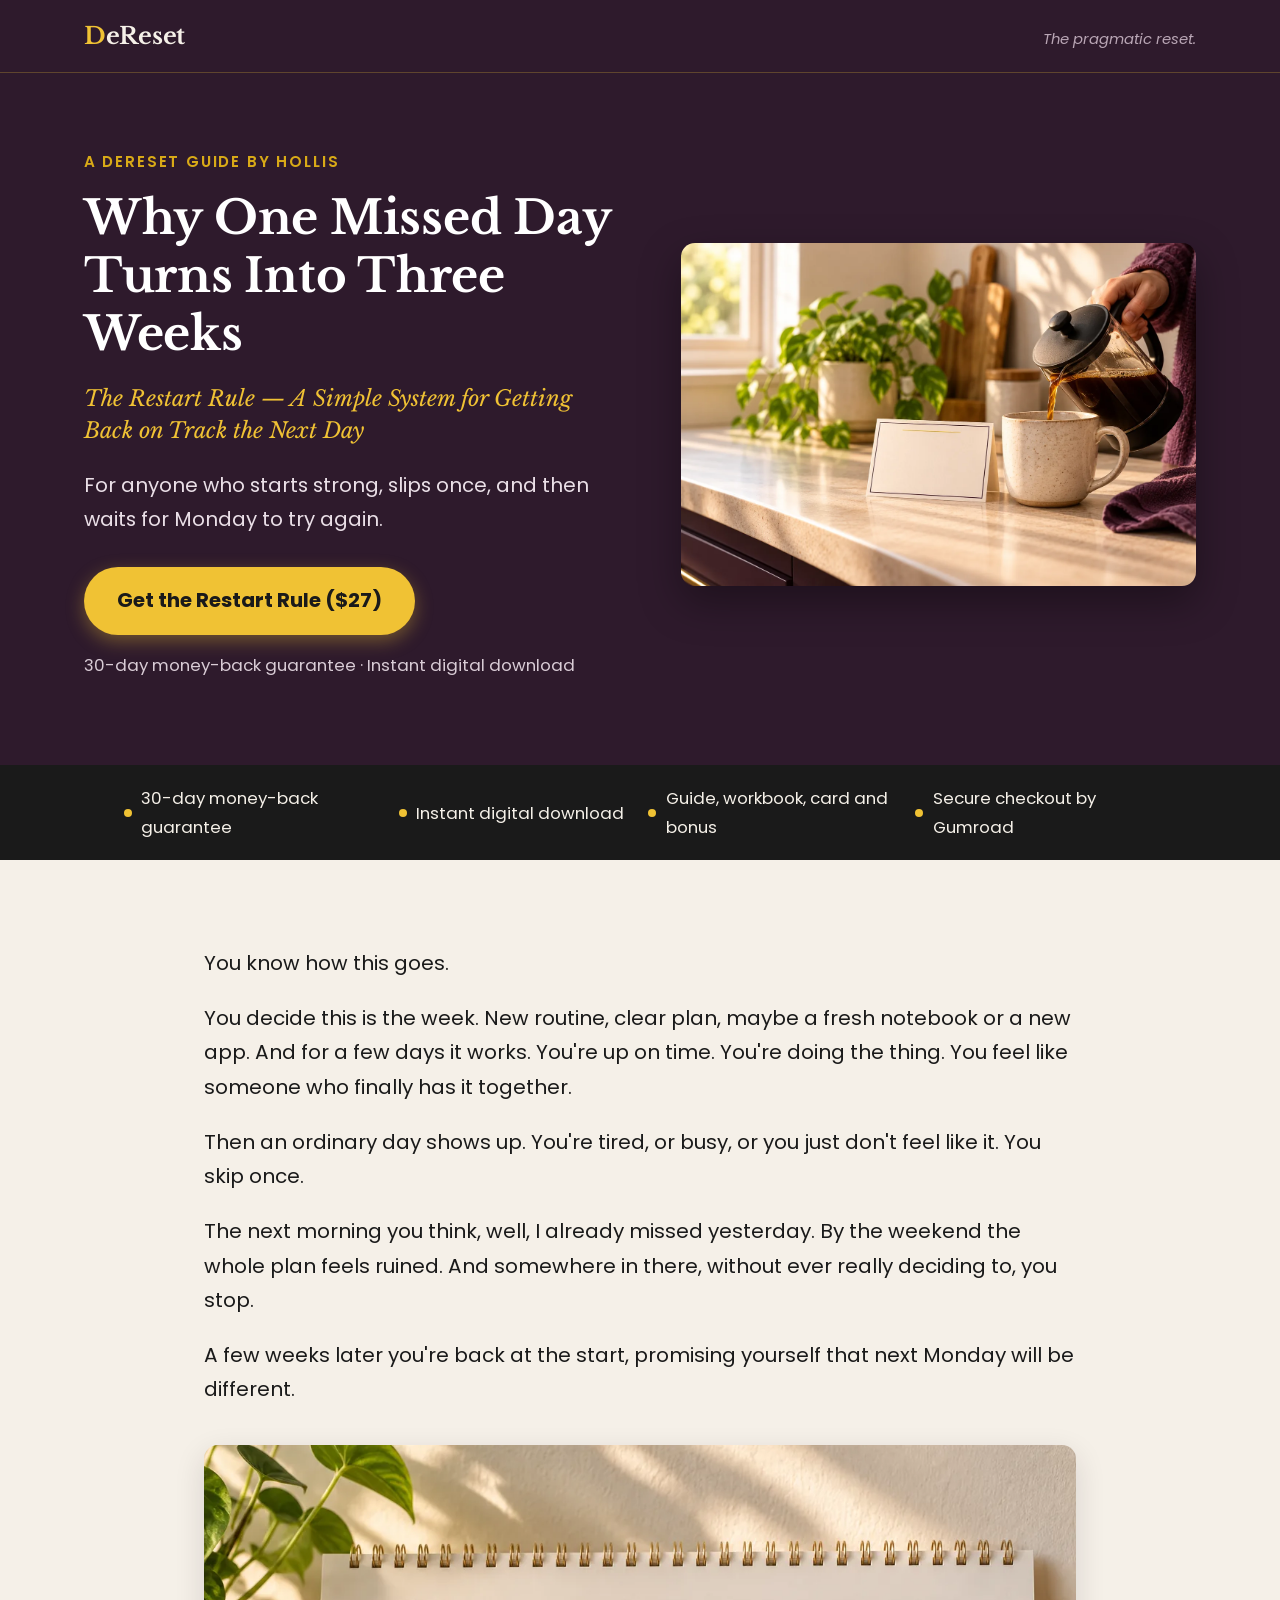
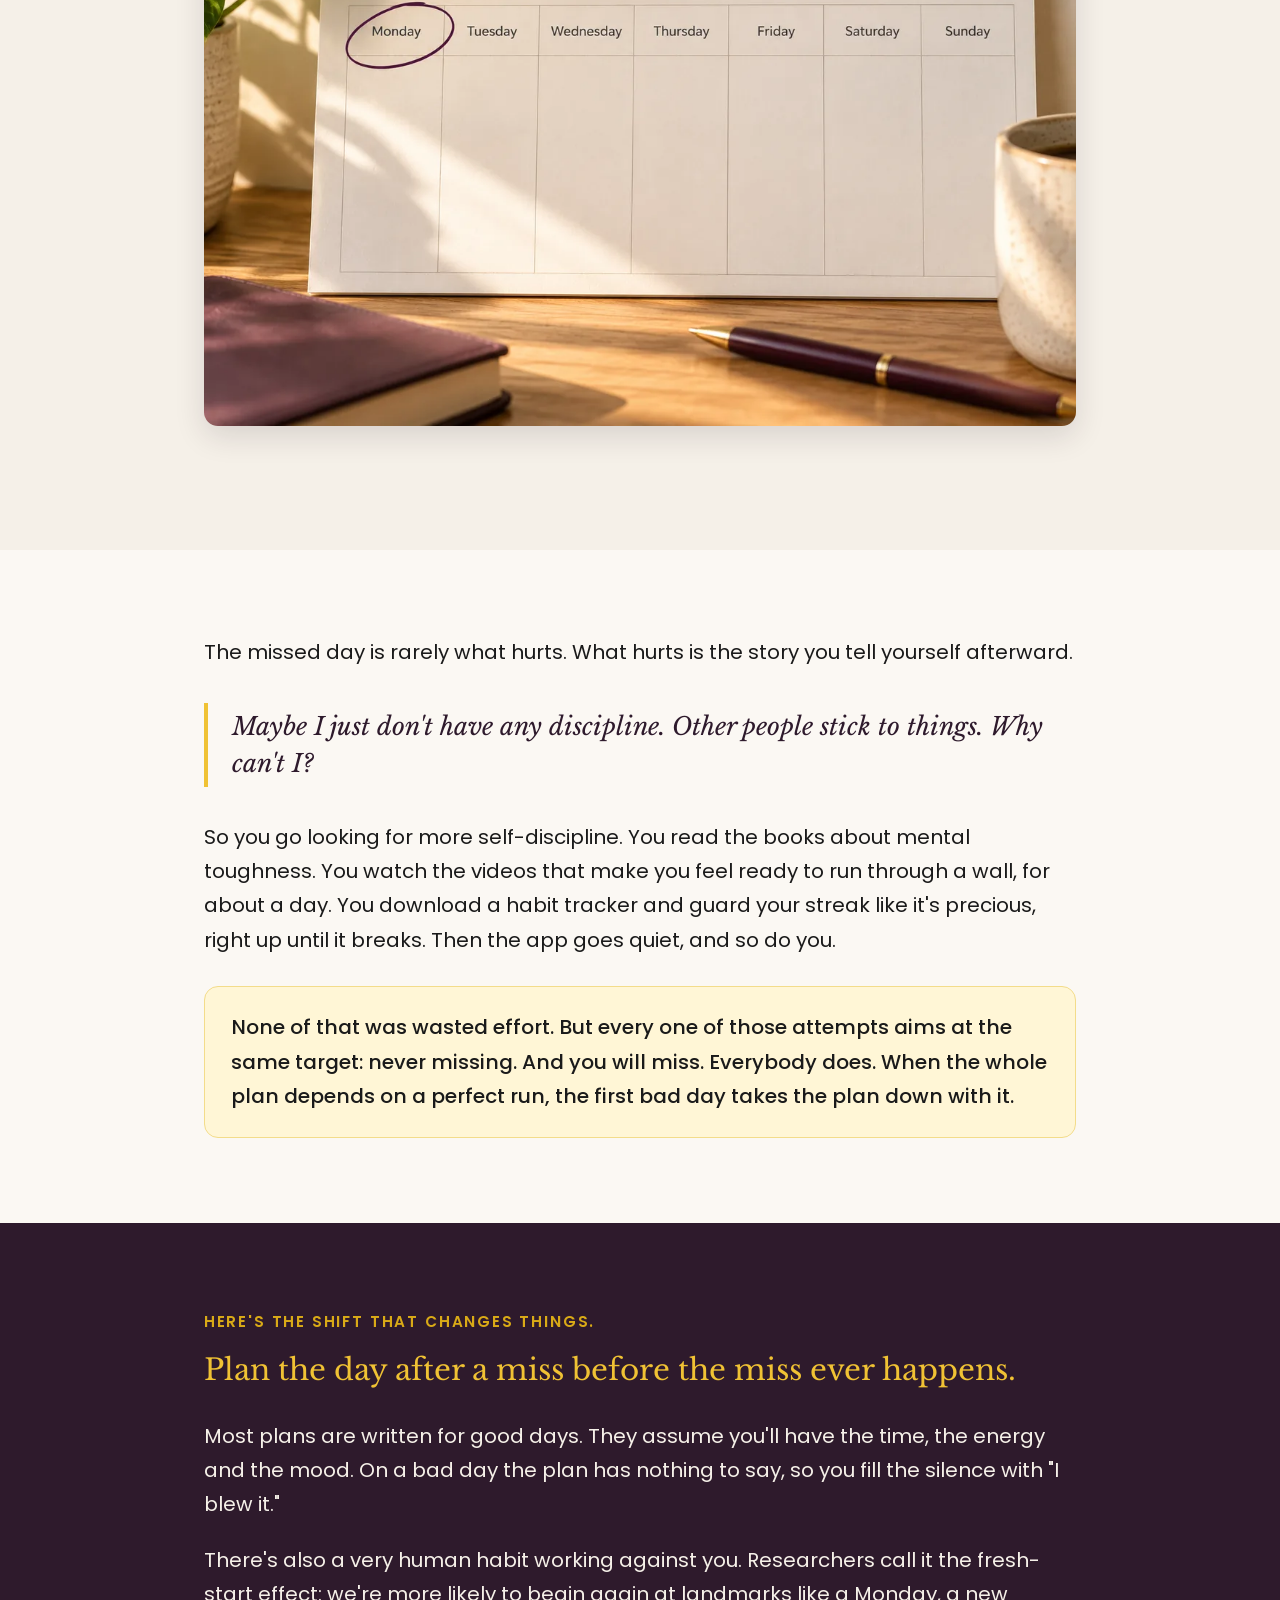
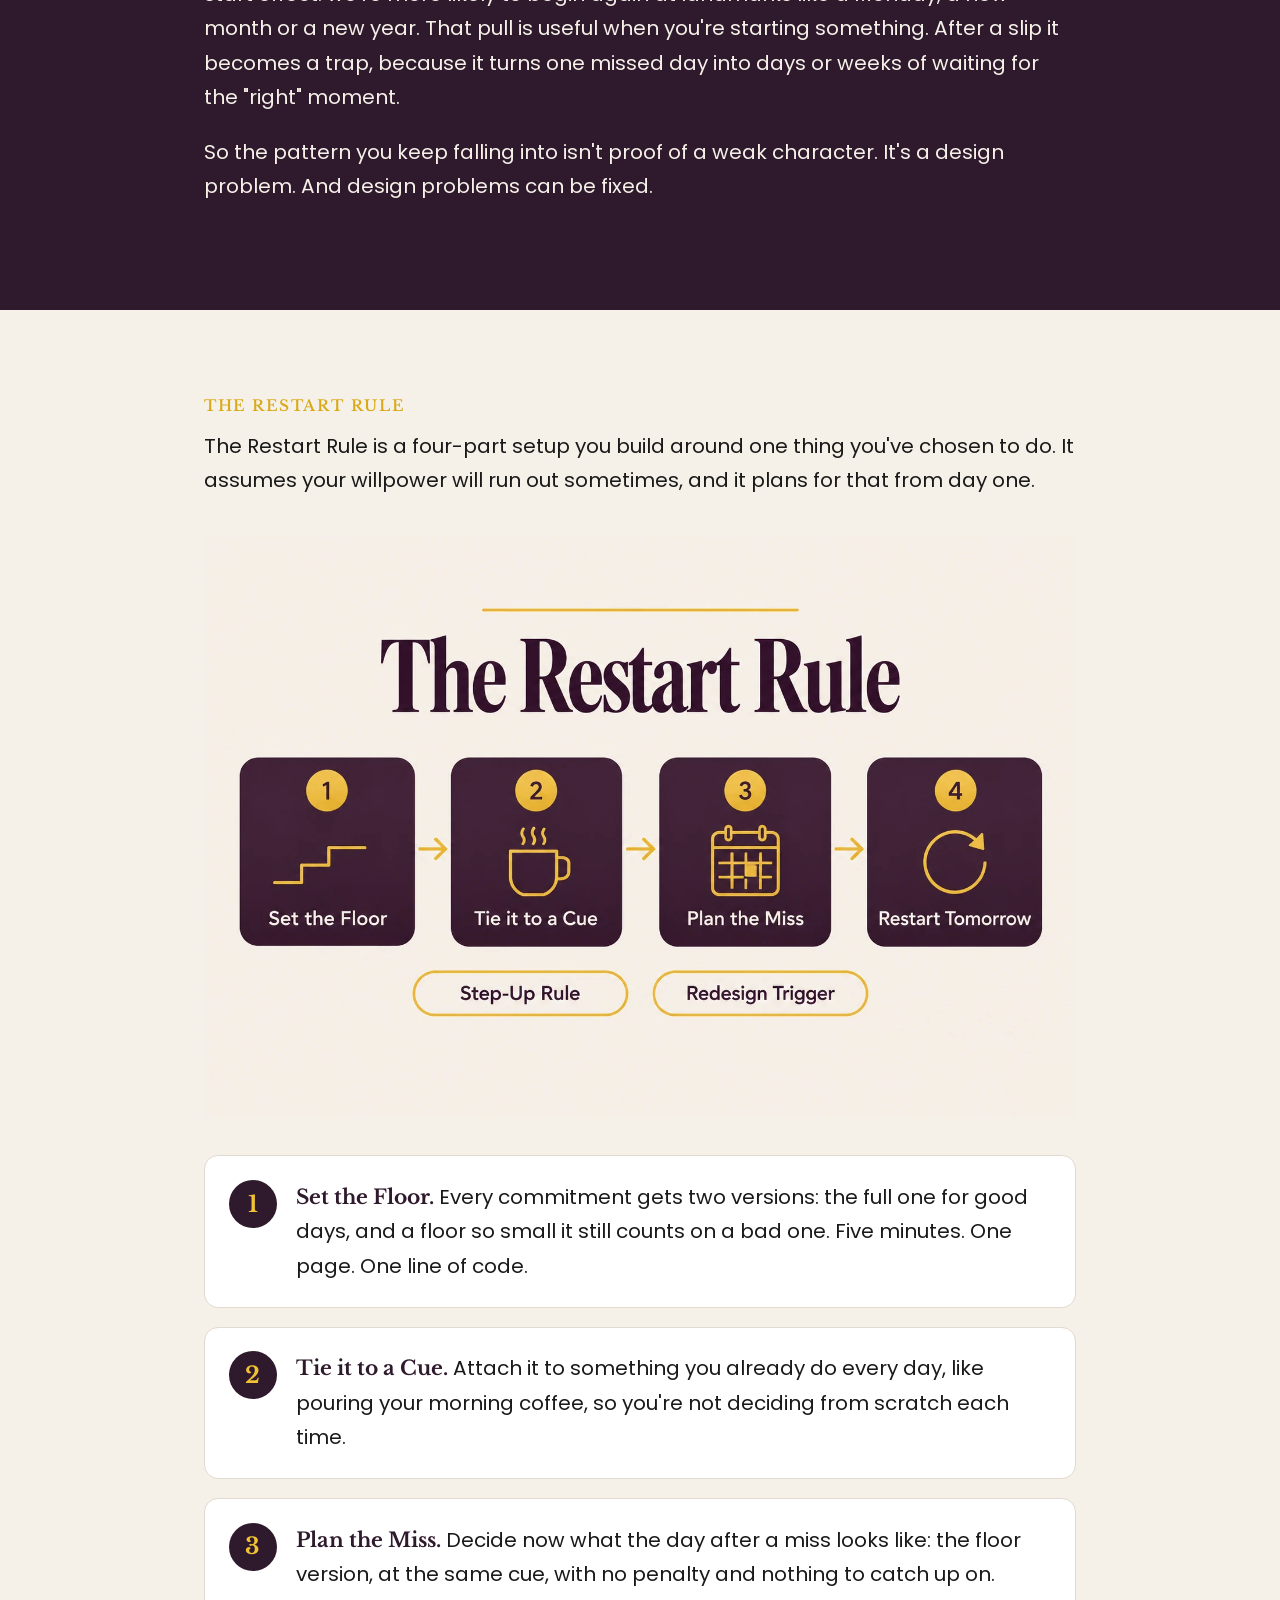
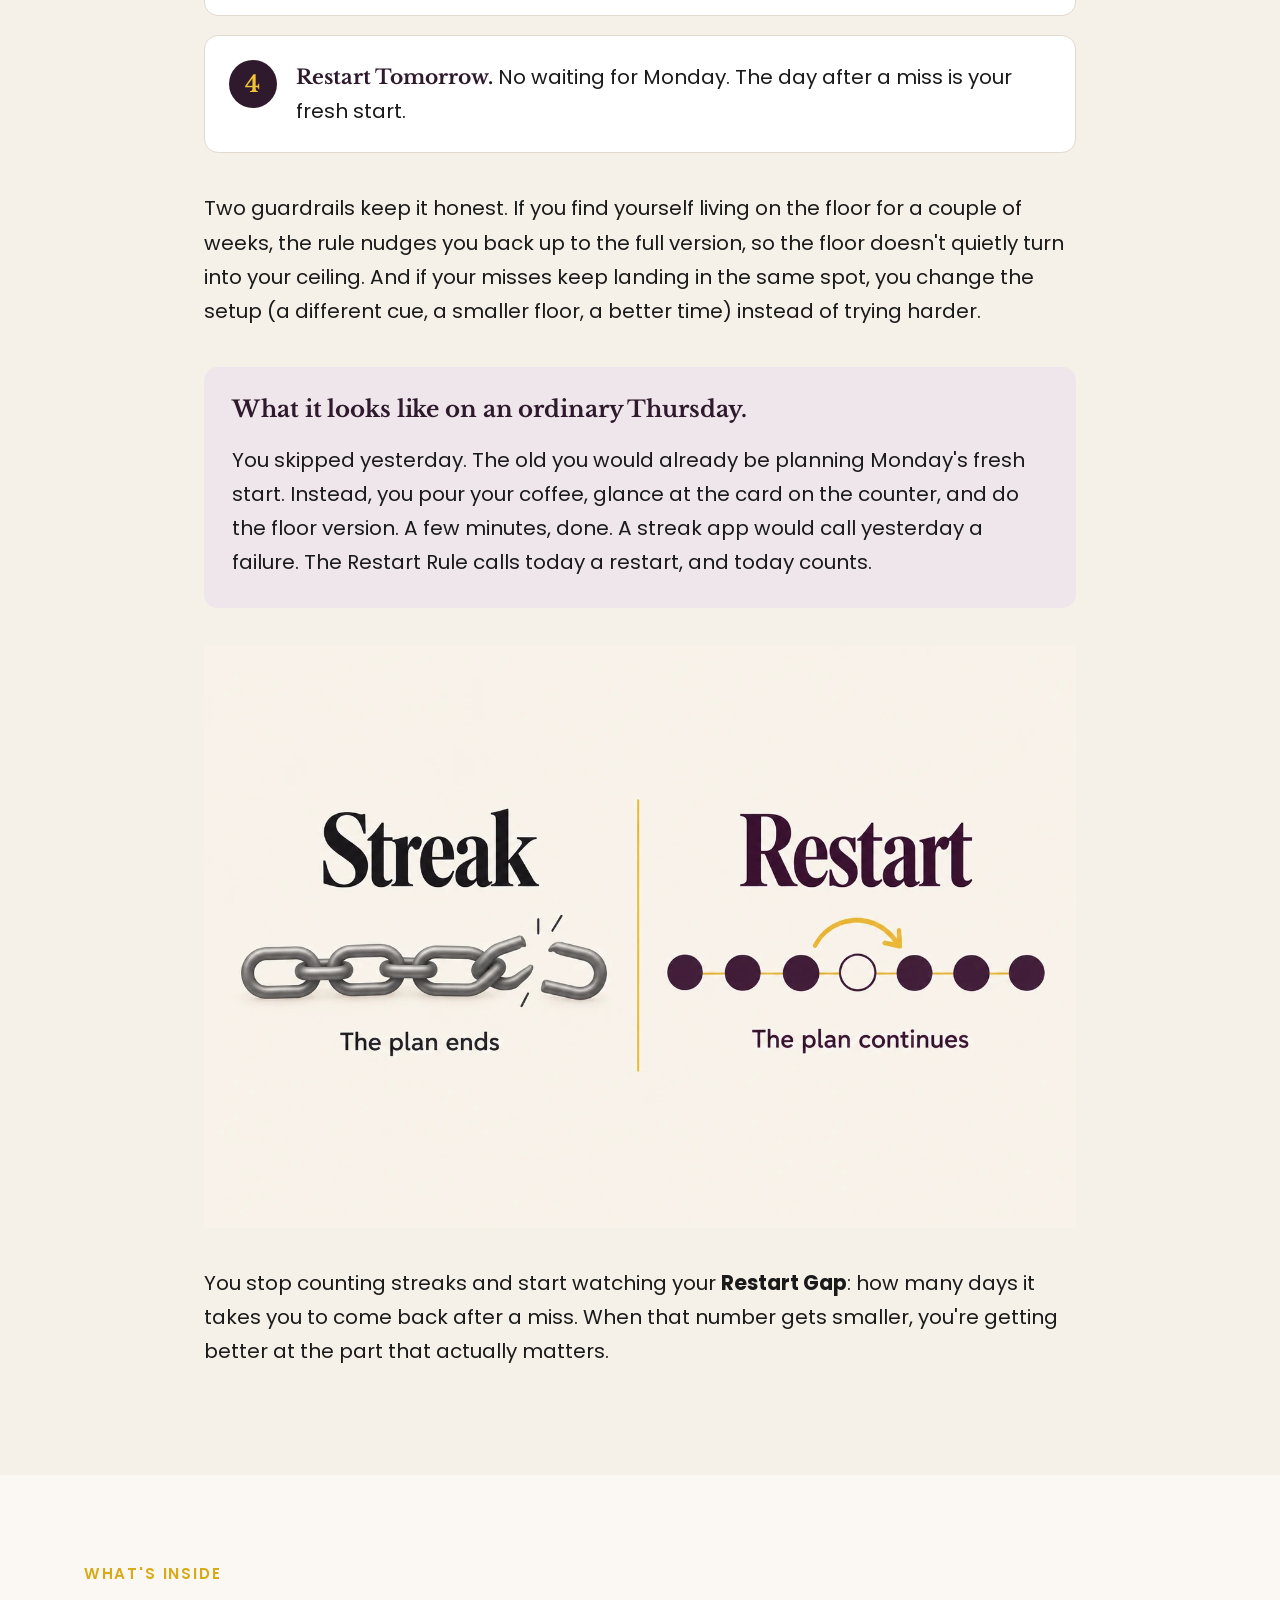
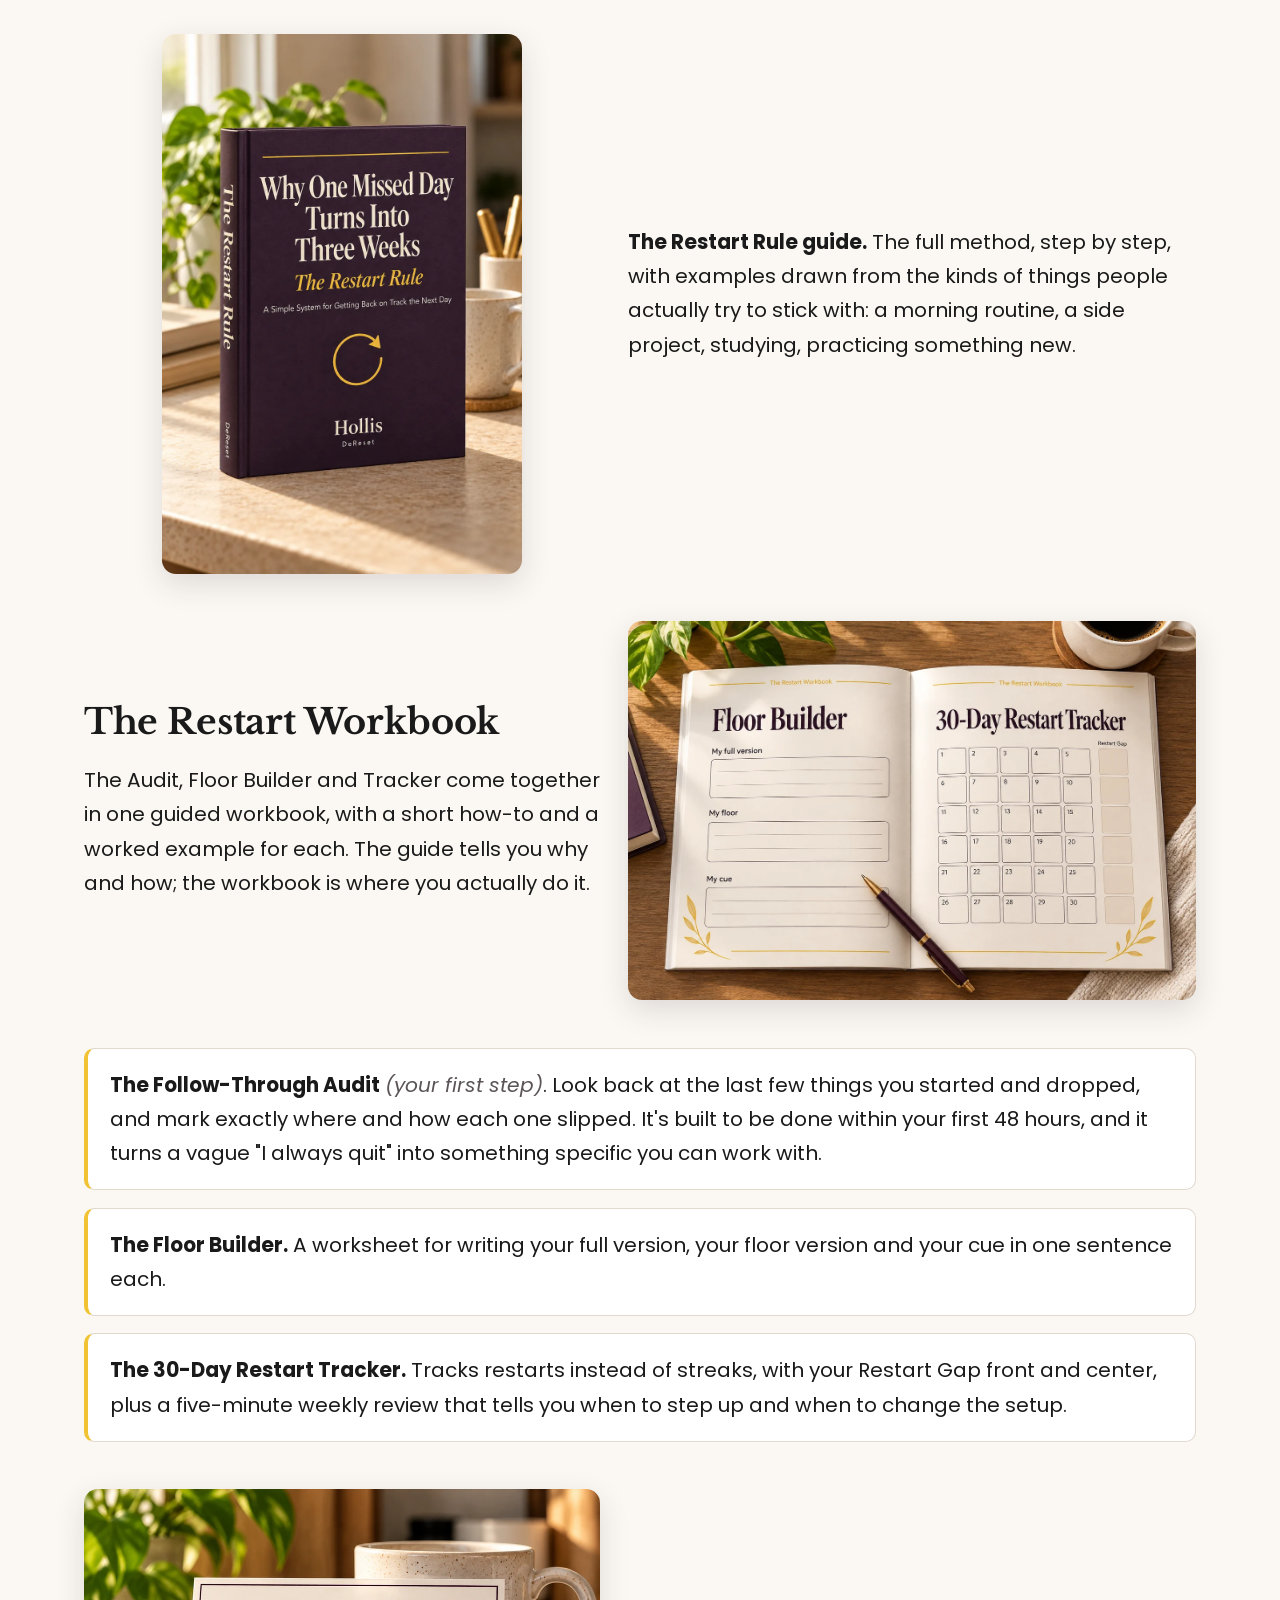
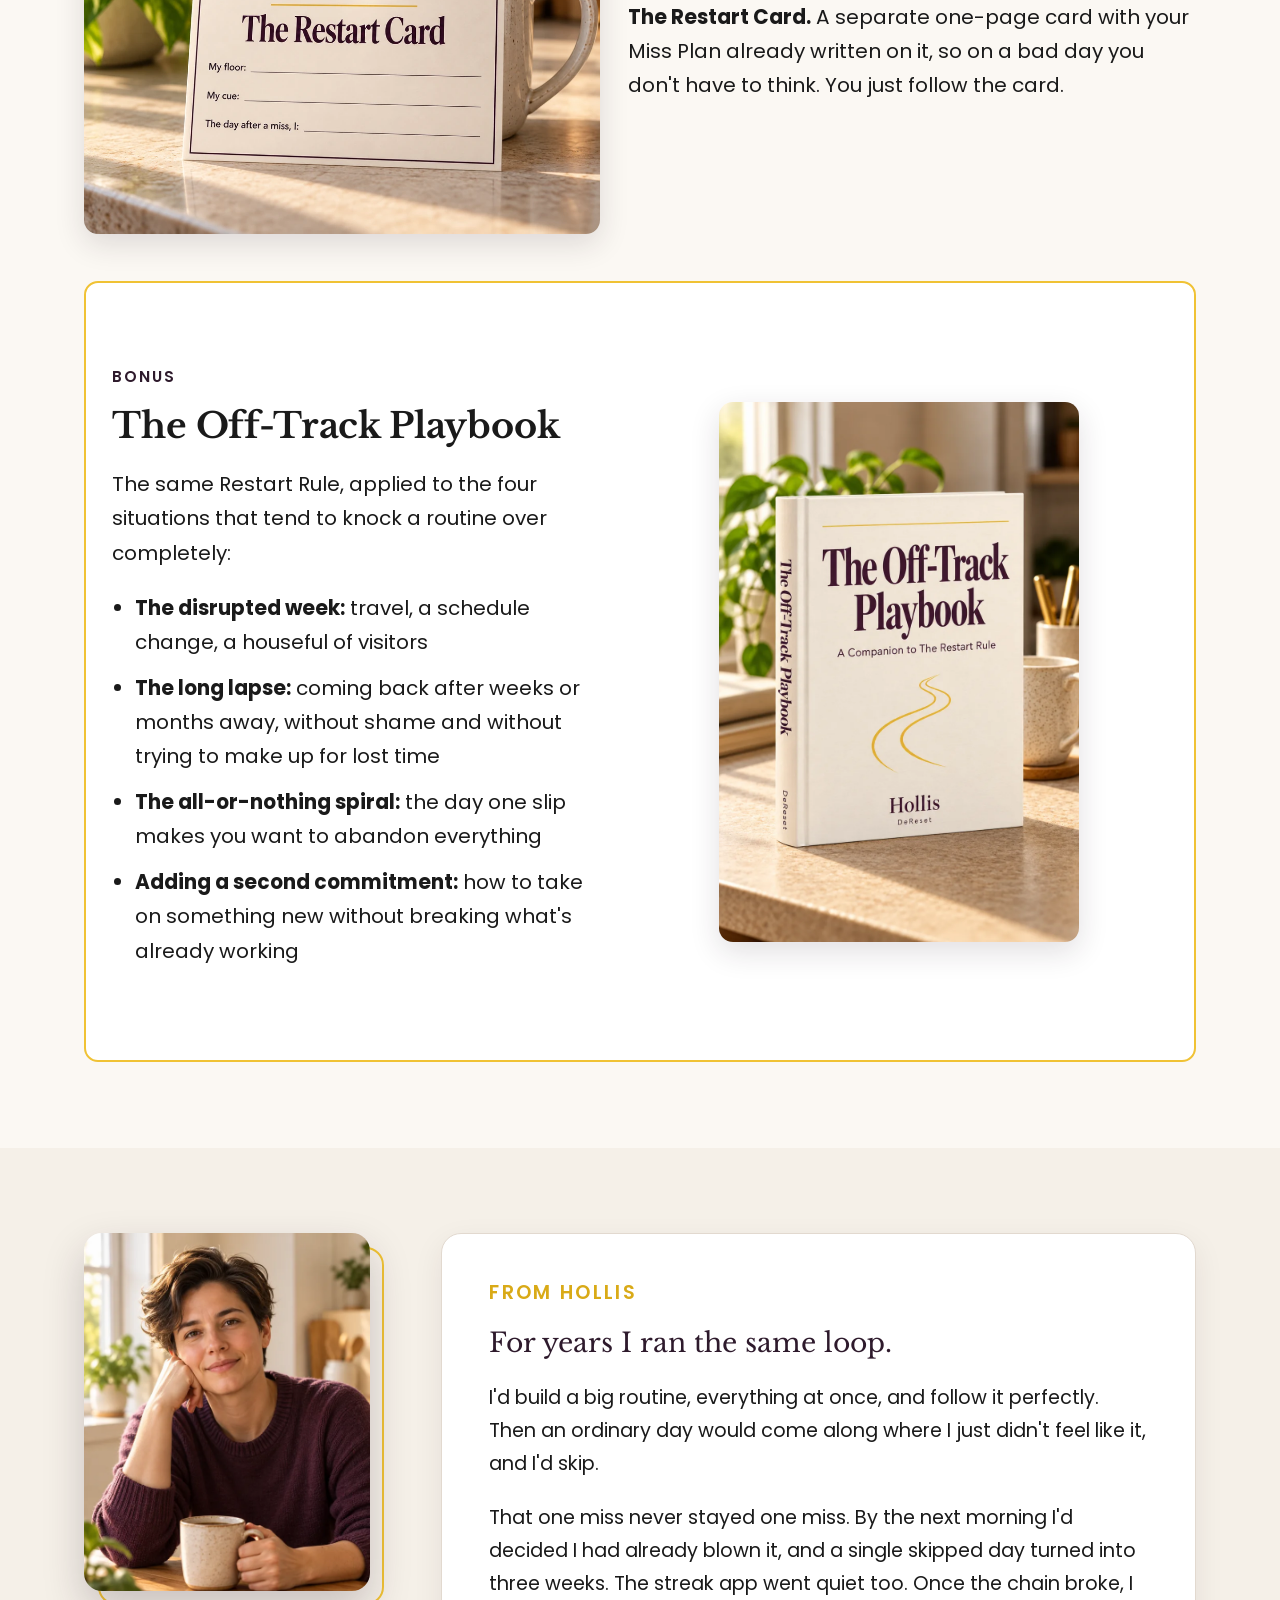
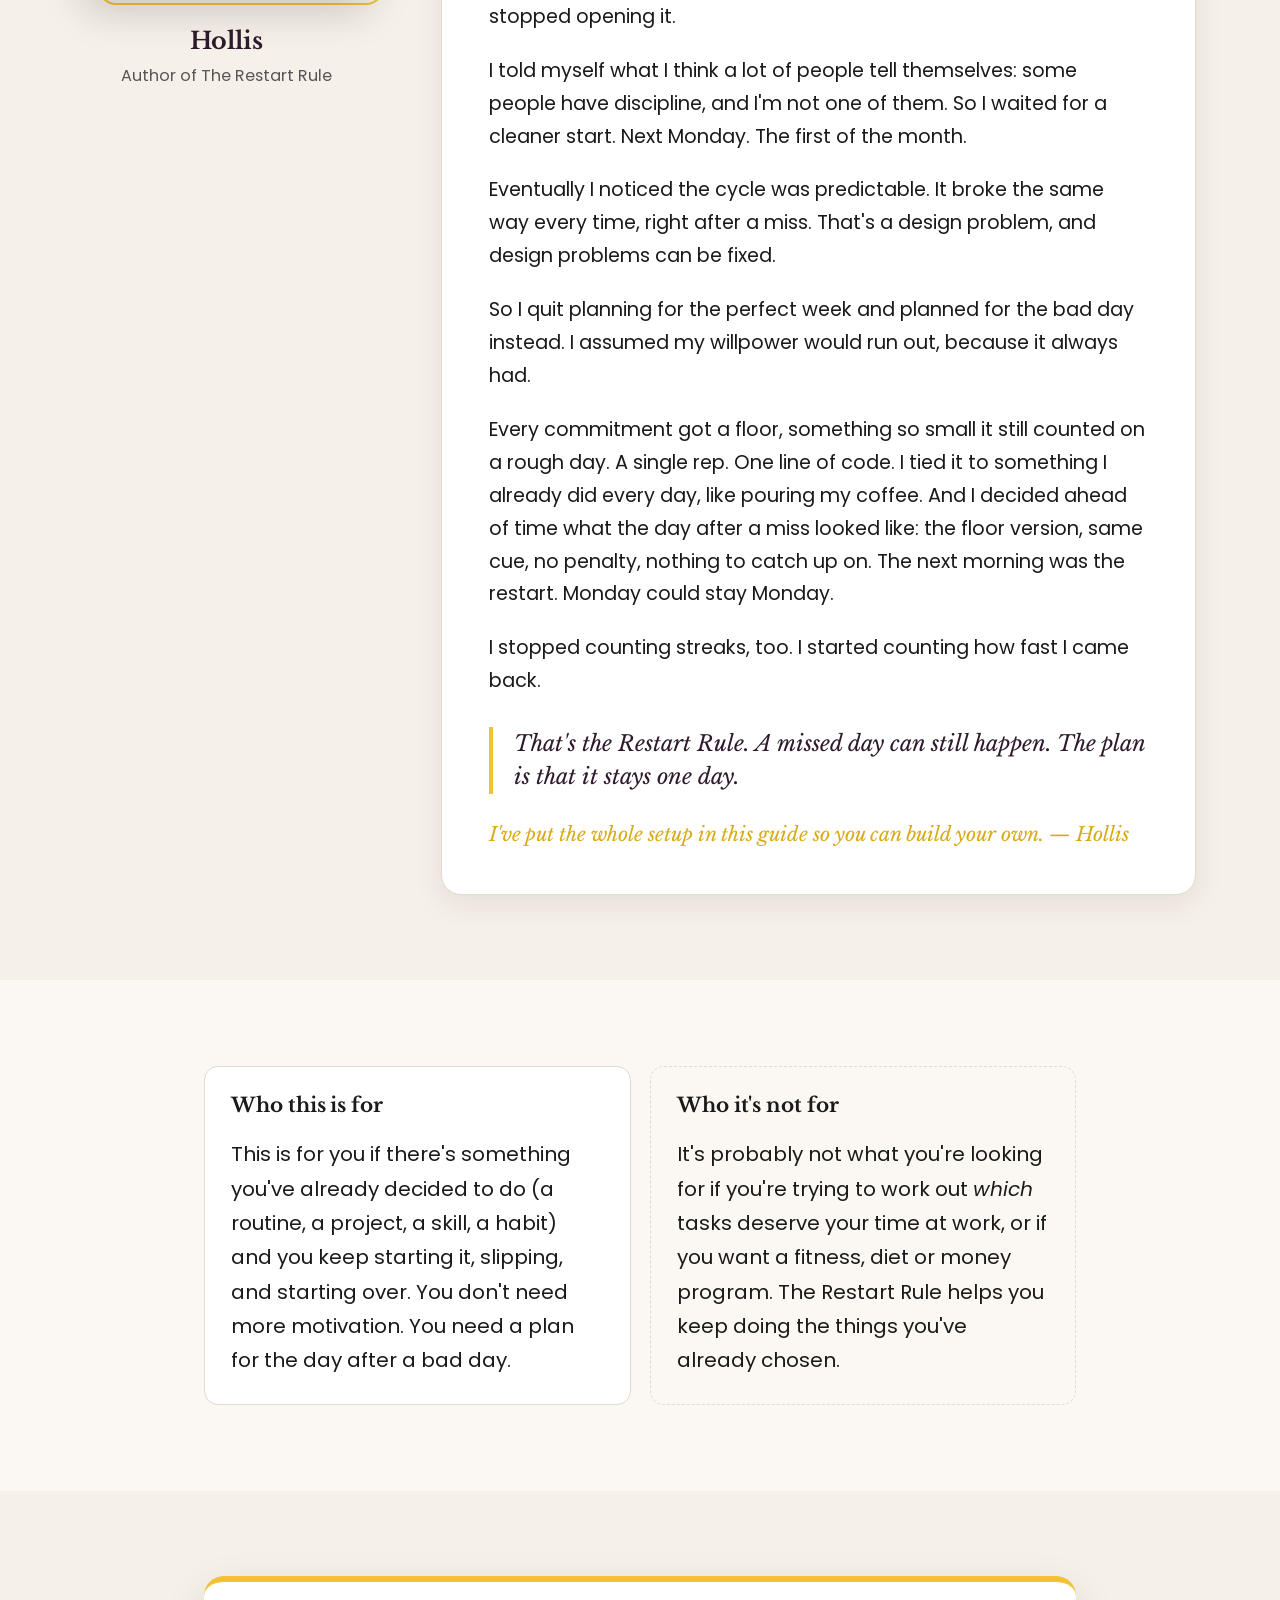
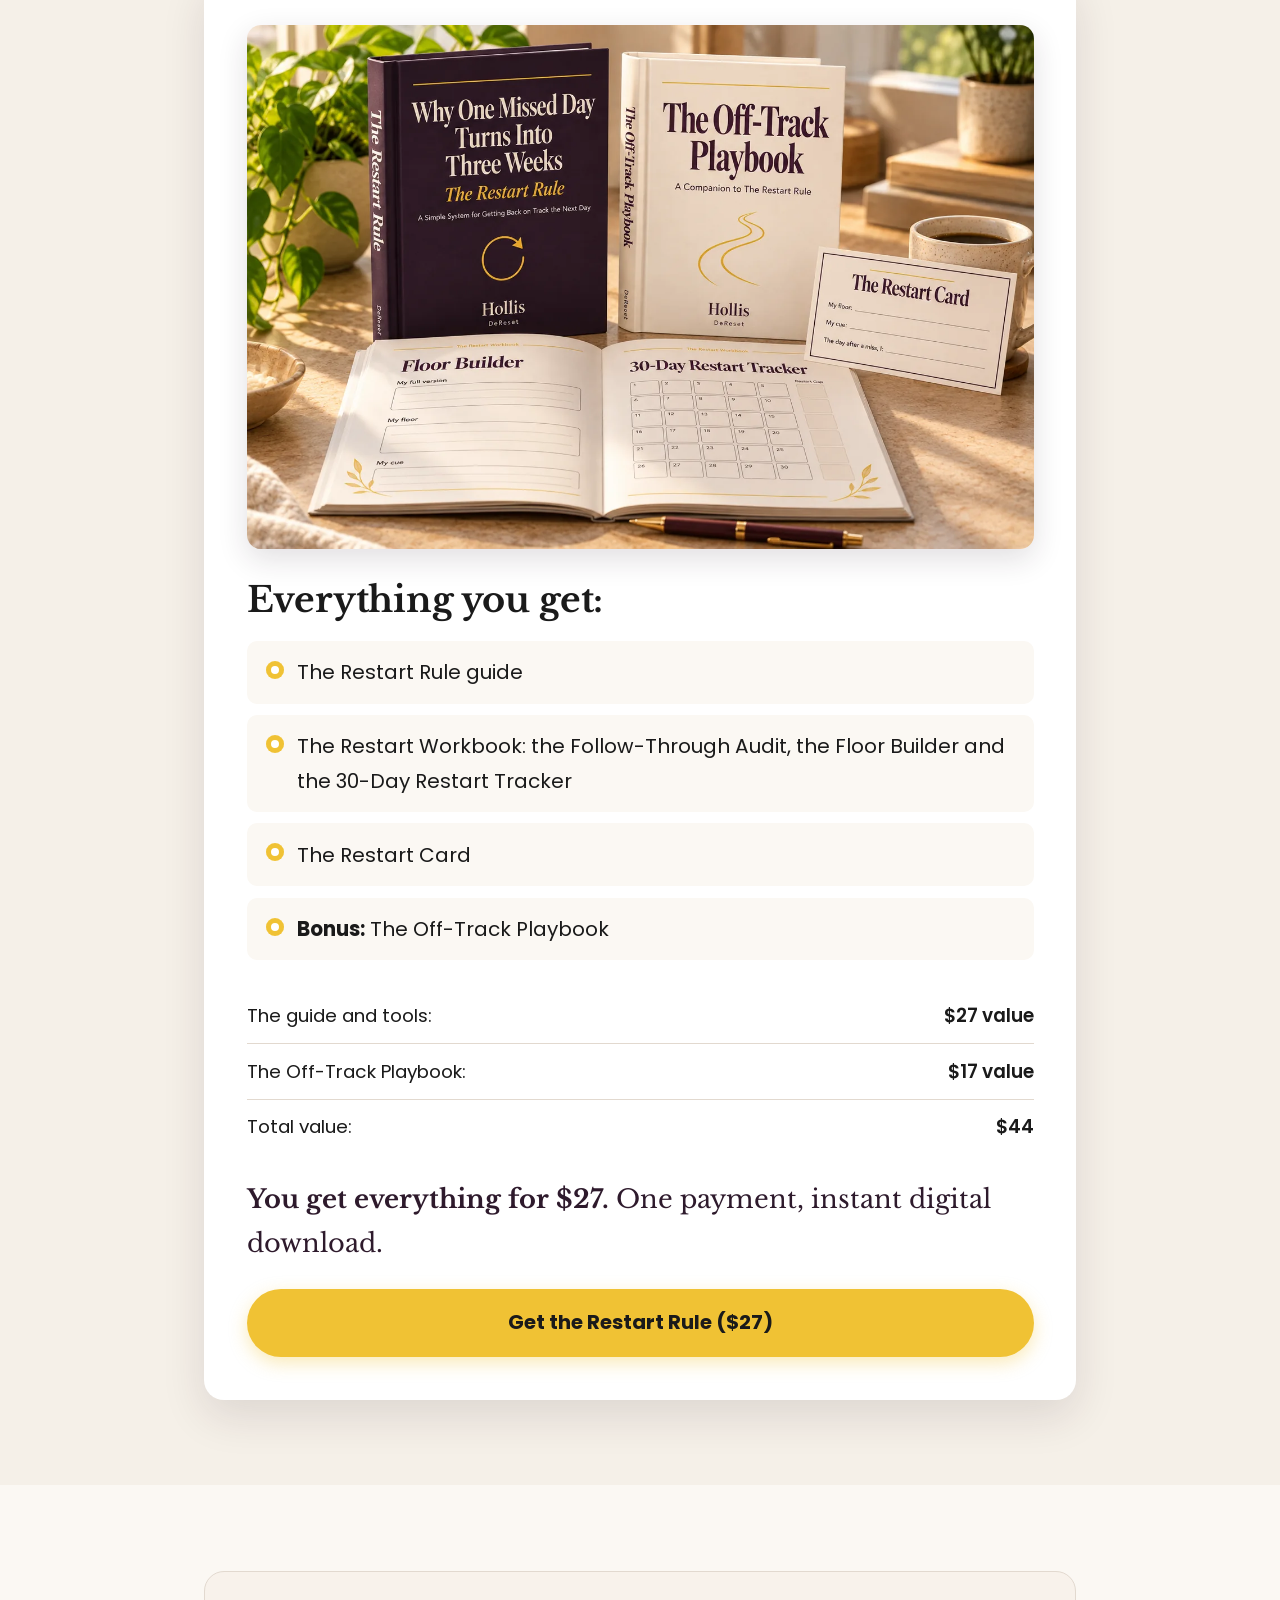
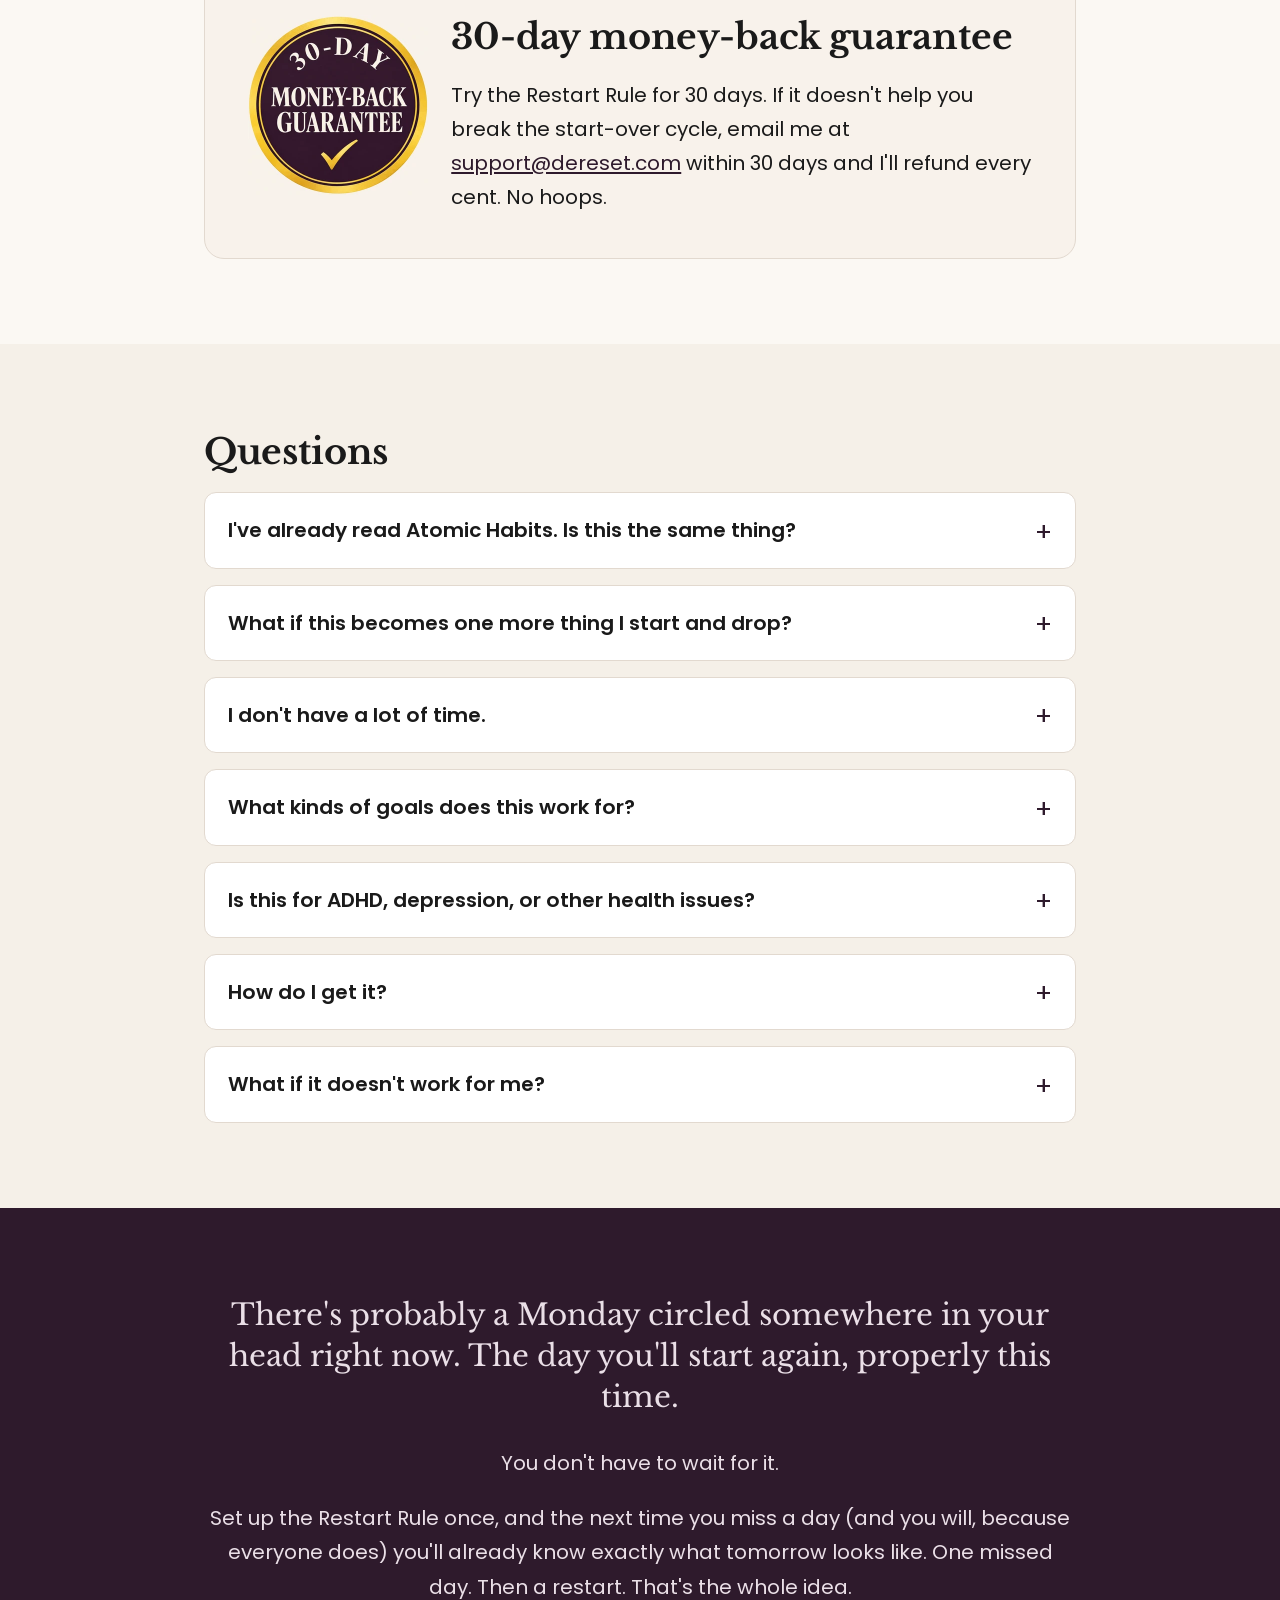
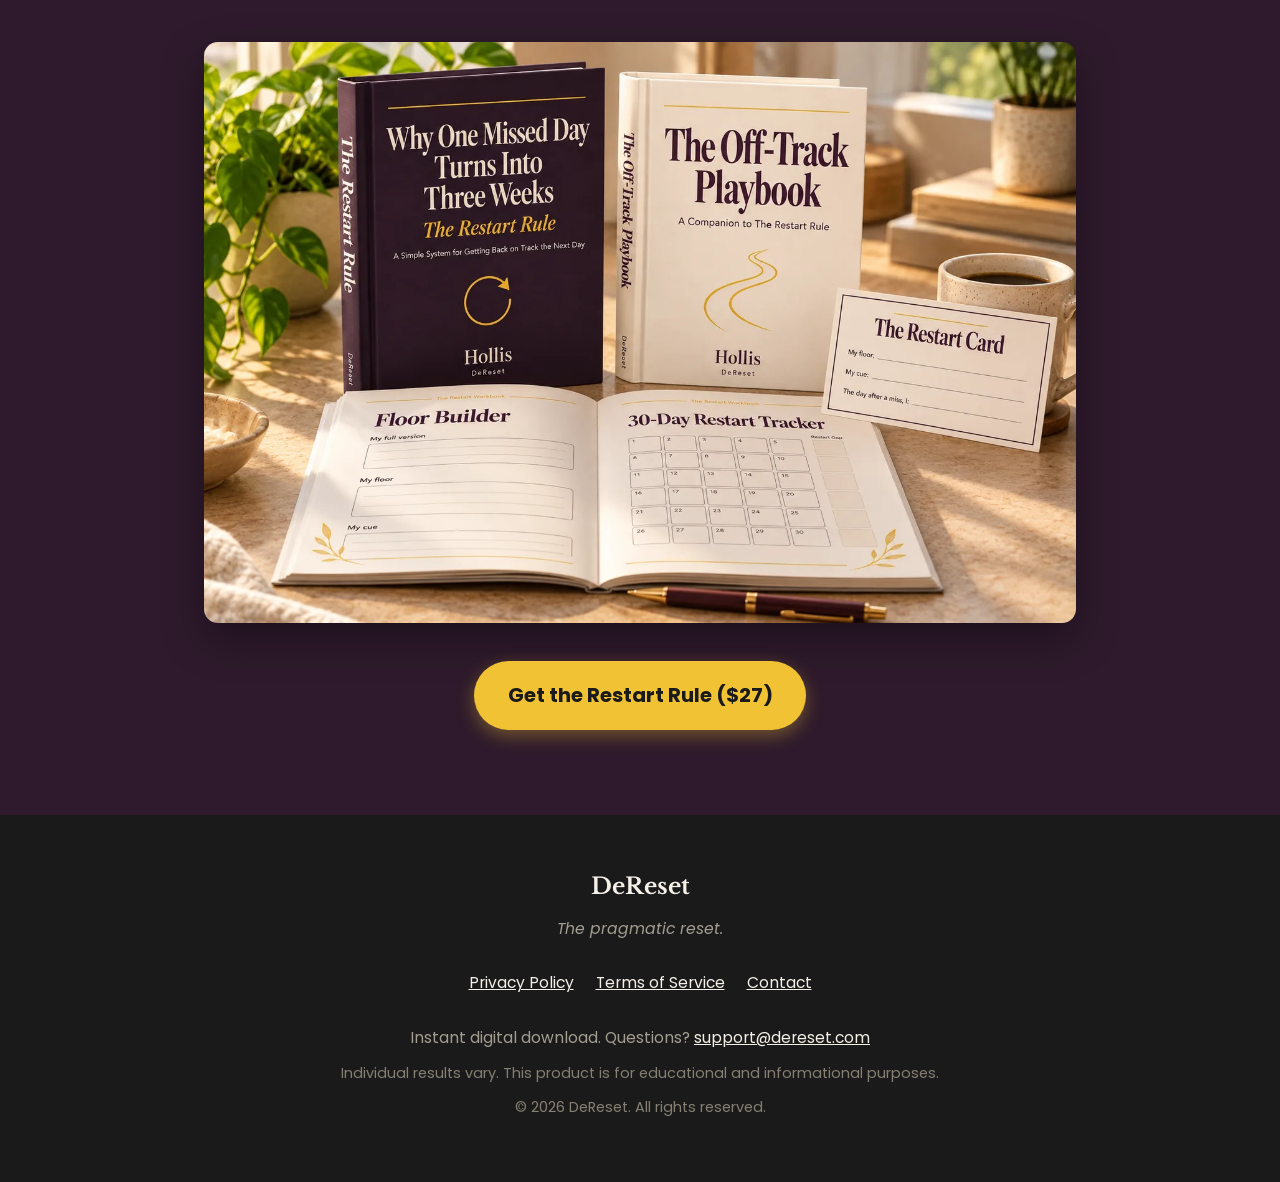
==== index.html @ b69854fe "Add files via upload" ====
<!DOCTYPE html>
<html lang="en">
<head>
<meta charset="UTF-8">
<meta name="viewport" content="width=device-width, initial-scale=1.0">
<title>Why One Missed Day Turns Into Three Weeks — The Restart Rule | DeReset</title>
<meta name="description" content="Struggling to build self-discipline? The Restart Rule is a simple system to stick to habits and get back on track the day after you slip. $27.">
<link rel="canonical" href="https://restart-rule.dereset.com/">
<meta name="theme-color" content="#2e1a2c">
<meta property="og:type" content="product">
<meta property="og:site_name" content="DeReset">
<meta property="og:title" content="Why One Missed Day Turns Into Three Weeks — The Restart Rule">
<meta property="og:description" content="Struggling to build self-discipline? The Restart Rule is a simple system to stick to habits and get back on track the day after you slip. $27.">
<meta property="og:url" content="https://restart-rule.dereset.com/">
<meta property="og:image" content="https://restart-rule.dereset.com/assets/hero-morning-restart.webp">
<meta name="twitter:card" content="summary_large_image">
<link href="https://fonts.googleapis.com" rel="preconnect">
<link crossorigin="" href="https://fonts.gstatic.com" rel="preconnect">
<link href="https://fonts.googleapis.com/css2?family=Libre+Baskerville:ital,wght@0,400;0,700;1,400&amp;family=Poppins:wght@400;500;600;700&amp;display=swap" rel="stylesheet">
<link href="styles/sales.css" rel="stylesheet">
</head>
<body>
<a class="skip-link" href="#main">Skip to content</a>

<header class="brand-bar">
  <div class="container container-wide brand-bar-inner">
    <a class="brand-mark" href="https://dereset.com/">DeReset</a>
    <span class="brand-tag">The pragmatic reset.</span>
  </div>
</header>

<main id="main">

<section class="hero" id="hero">
  <div class="container container-wide hero-grid">
    <div class="hero-copy">
      <p class="eyebrow">A DeReset guide by Hollis</p>
      <h1>Why One Missed Day Turns Into Three Weeks</h1>
      <p class="subtitle">The Restart Rule — A Simple System for Getting Back on Track the Next Day</p>
      <p class="intro">For anyone who starts strong, slips once, and then waits for Monday to try again.</p>
      <a class="btn" href="https://dereset.gumroad.com/l/restart-rule">Get the Restart Rule ($27)</a>
      <p class="cta-note">30-day money-back guarantee · Instant digital download</p>
    </div>
    <div class="hero-image">
      <img src="assets/hero-morning-restart.webp" width="1400" height="933" alt="A hand pouring coffee into a mug on a sunlit kitchen counter, with a small card propped beside it">
    </div>
  </div>
</section>

<div class="trust-strip">
  <ul>
    <li>30-day money-back guarantee</li>
    <li>Instant digital download</li>
    <li>Guide, workbook, card and bonus</li>
    <li>Secure checkout by Gumroad</li>
  </ul>
</div>

<section class="section" id="pain">
  <div class="container">
    <p>You know how this goes.</p>
    <p>You decide this is the week. New routine, clear plan, maybe a fresh notebook or a new app. And for a few days it works. You're up on time. You're doing the thing. You feel like someone who finally has it together.</p>
    <p>Then an ordinary day shows up. You're tired, or busy, or you just don't feel like it. You skip once.</p>
    <p>The next morning you think, well, I already missed yesterday. By the weekend the whole plan feels ruined. And somewhere in there, without ever really deciding to, you stop.</p>
    <p>A few weeks later you're back at the start, promising yourself that next Monday will be different.</p>
    <div class="figure">
      <img src="assets/monday-circled.webp" width="1200" height="800" alt="A desk planner showing the days of the week, with Monday circled in plum ink" loading="lazy">
    </div>
  </div>
</section>

<section class="section section-paper" id="agitation">
  <div class="container">
    <p>The missed day is rarely what hurts. What hurts is the story you tell yourself afterward.</p>
    <p class="pull-quote">Maybe I just don't have any discipline. Other people stick to things. Why can't I?</p>
    <p>So you go looking for more self-discipline. You read the books about mental toughness. You watch the videos that make you feel ready to run through a wall, for about a day. You download a habit tracker and guard your streak like it's precious, right up until it breaks. Then the app goes quiet, and so do you.</p>
    <p class="callout">None of that was wasted effort. But every one of those attempts aims at the same target: never missing. And you will miss. Everybody does. When the whole plan depends on a perfect run, the first bad day takes the plan down with it.</p>
  </div>
</section>

<section class="section band-dark" id="reframe">
  <div class="container">
    <p class="eyebrow">Here's the shift that changes things.</p>
    <p class="key-line">Plan the day after a miss before the miss ever happens.</p>
    <p>Most plans are written for good days. They assume you'll have the time, the energy and the mood. On a bad day the plan has nothing to say, so you fill the silence with "I blew it."</p>
    <p>There's also a very human habit working against you. Researchers call it the fresh-start effect: we're more likely to begin again at landmarks like a Monday, a new month or a new year. That pull is useful when you're starting something. After a slip it becomes a trap, because it turns one missed day into days or weeks of waiting for the "right" moment.</p>
    <p>So the pattern you keep falling into isn't proof of a weak character. It's a design problem. And design problems can be fixed.</p>
  </div>
</section>

<section class="section" id="mechanism">
  <div class="container">
    <h2 class="eyebrow">The Restart Rule</h2>
    <p>The Restart Rule is a four-part setup you build around one thing you've chosen to do. It assumes your willpower will run out sometimes, and it plans for that from day one.</p>
    <div class="figure figure-plain">
      <img src="assets/restart-rule-diagram.webp" width="1500" height="1000" alt="The Restart Rule in four steps: 1 Set the Floor, 2 Tie it to a Cue, 3 Plan the Miss, 4 Restart Tomorrow, with two guardrails: Step-Up Rule and Redesign Trigger" loading="lazy">
    </div>
    <ol class="steps">
      <li class="step"><span class="step-num">1</span><p><strong>Set the Floor.</strong> Every commitment gets two versions: the full one for good days, and a floor so small it still counts on a bad one. Five minutes. One page. One line of code.</p></li>
      <li class="step"><span class="step-num">2</span><p><strong>Tie it to a Cue.</strong> Attach it to something you already do every day, like pouring your morning coffee, so you're not deciding from scratch each time.</p></li>
      <li class="step"><span class="step-num">3</span><p><strong>Plan the Miss.</strong> Decide now what the day after a miss looks like: the floor version, at the same cue, with no penalty and nothing to catch up on.</p></li>
      <li class="step"><span class="step-num">4</span><p><strong>Restart Tomorrow.</strong> No waiting for Monday. The day after a miss is your fresh start.</p></li>
    </ol>
    <p>Two guardrails keep it honest. If you find yourself living on the floor for a couple of weeks, the rule nudges you back up to the full version, so the floor doesn't quietly turn into your ceiling. And if your misses keep landing in the same spot, you change the setup (a different cue, a smaller floor, a better time) instead of trying harder.</p>
    <div class="scene">
      <h3>What it looks like on an ordinary Thursday.</h3>
      <p>You skipped yesterday. The old you would already be planning Monday's fresh start. Instead, you pour your coffee, glance at the card on the counter, and do the floor version. A few minutes, done. A streak app would call yesterday a failure. The Restart Rule calls today a restart, and today counts.</p>
    </div>
    <div class="figure figure-plain">
      <img src="assets/streak-vs-restart.webp" width="1400" height="933" alt="Side-by-side comparison: a streak shown as a broken chain labeled The plan ends, and a restart shown as a line of dots with one missed dot and an arrow carrying on, labeled The plan continues" loading="lazy">
    </div>
    <p>You stop counting streaks and start watching your <strong>Restart Gap</strong>: how many days it takes you to come back after a miss. When that number gets smaller, you're getting better at the part that actually matters.</p>
  </div>
</section>

<section class="section section-paper" id="whats-inside">
  <div class="container container-wide">
    <p class="eyebrow">What's inside</p>

    <div class="item">
      <div class="item-media item-media-book">
        <img src="assets/restart-rule-book.webp" width="900" height="1350" alt="The Restart Rule guide by Hollis, shown as a plum hardcover book on a kitchen counter" loading="lazy">
      </div>
      <div>
        <p><strong>The Restart Rule guide.</strong> The full method, step by step, with examples drawn from the kinds of things people actually try to stick with: a morning routine, a side project, studying, practicing something new.</p>
      </div>
    </div>

    <div class="item item-reverse">
      <div class="item-media">
        <img src="assets/restart-workbook-spread.webp" width="1300" height="867" alt="An open spread of The Restart Workbook showing the Floor Builder and the 30-Day Restart Tracker with a Restart Gap column" loading="lazy">
      </div>
      <div>
        <h2>The Restart Workbook</h2>
        <p>The Audit, Floor Builder and Tracker come together in one guided workbook, with a short how-to and a worked example for each. The guide tells you why and how; the workbook is where you actually do it.</p>
      </div>
    </div>

    <ul class="tool-list">
      <li><p><strong>The Follow-Through Audit</strong> <span class="tag">(your first step)</span>. Look back at the last few things you started and dropped, and mark exactly where and how each one slipped. It's built to be done within your first 48 hours, and it turns a vague "I always quit" into something specific you can work with.</p></li>
      <li><p><strong>The Floor Builder.</strong> A worksheet for writing your full version, your floor version and your cue in one sentence each.</p></li>
      <li><p><strong>The 30-Day Restart Tracker.</strong> Tracks restarts instead of streaks, with your Restart Gap front and center, plus a five-minute weekly review that tells you when to step up and when to change the setup.</p></li>
    </ul>

    <div class="item">
      <div class="item-media">
        <img src="assets/restart-card.webp" width="1000" height="667" alt="The Restart Card standing on a counter beside a mug, with blank lines for My floor, My cue and The day after a miss, I" loading="lazy">
      </div>
      <div>
        <p><strong>The Restart Card.</strong> A separate one-page card with your Miss Plan already written on it, so on a bad day you don't have to think. You just follow the card.</p>
      </div>
    </div>

    <div class="bonus-box">
      <div class="item item-reverse">
        <div class="item-media item-media-book">
          <img src="assets/off-track-playbook-book.webp" width="900" height="1350" alt="The Off-Track Playbook, a companion to The Restart Rule, shown as a cream hardcover book" loading="lazy">
        </div>
        <div>
          <p class="eyebrow">Bonus</p>
          <h2>The Off-Track Playbook</h2>
          <p>The same Restart Rule, applied to the four situations that tend to knock a routine over completely:</p>
          <ul class="bonus-list">
            <li><strong>The disrupted week:</strong> travel, a schedule change, a houseful of visitors</li>
            <li><strong>The long lapse:</strong> coming back after weeks or months away, without shame and without trying to make up for lost time</li>
            <li><strong>The all-or-nothing spiral:</strong> the day one slip makes you want to abandon everything</li>
            <li><strong>Adding a second commitment:</strong> how to take on something new without breaking what's already working</li>
          </ul>
        </div>
      </div>
    </div>
  </div>
</section>

<section class="section creator-section" id="creator">
  <div class="container container-wide">
    <div class="creator-grid">
      <figure class="creator-portrait">
        <div class="portrait-frame">
          <img src="assets/hollis.webp" width="640" height="960" alt="Hollis, the author, sitting at a kitchen table with a mug of coffee" loading="lazy">
        </div>
        <figcaption><span class="creator-name">Hollis</span><span class="creator-role">Author of The Restart Rule</span></figcaption>
      </figure>
      <div class="story">
        <p class="eyebrow">From Hollis</p>
        <p class="story-open">For years I ran the same loop.</p>
        <p>I'd build a big routine, everything at once, and follow it perfectly. Then an ordinary day would come along where I just didn't feel like it, and I'd skip.</p>
        <p>That one miss never stayed one miss. By the next morning I'd decided I had already blown it, and a single skipped day turned into three weeks. The streak app went quiet too. Once the chain broke, I stopped opening it.</p>
        <p>I told myself what I think a lot of people tell themselves: some people have discipline, and I'm not one of them. So I waited for a cleaner start. Next Monday. The first of the month.</p>
        <p>Eventually I noticed the cycle was predictable. It broke the same way every time, right after a miss. That's a design problem, and design problems can be fixed.</p>
        <p>So I quit planning for the perfect week and planned for the bad day instead. I assumed my willpower would run out, because it always had.</p>
        <p>Every commitment got a floor, something so small it still counted on a rough day. A single rep. One line of code. I tied it to something I already did every day, like pouring my coffee. And I decided ahead of time what the day after a miss looked like: the floor version, same cue, no penalty, nothing to catch up on. The next morning was the restart. Monday could stay Monday.</p>
        <p>I stopped counting streaks, too. I started counting how fast I came back.</p>
        <p class="story-close">That's the Restart Rule. A missed day can still happen. The plan is that it stays one day.</p>
        <p class="signature">I've put the whole setup in this guide so you can build your own. — Hollis</p>
      </div>
    </div>
  </div>
</section>

<section class="section section-paper" id="who-its-for">
  <div class="container">
    <div class="fit">
      <div class="fit-card">
        <h3>Who this is for</h3>
        <p>This is for you if there's something you've already decided to do (a routine, a project, a skill, a habit) and you keep starting it, slipping, and starting over. You don't need more motivation. You need a plan for the day after a bad day.</p>
      </div>
      <div class="fit-card fit-no">
        <h3>Who it's not for</h3>
        <p>It's probably not what you're looking for if you're trying to work out <em>which</em> tasks deserve your time at work, or if you want a fitness, diet or money program. The Restart Rule helps you keep doing the things you've already chosen.</p>
      </div>
    </div>
  </div>
</section>

<section class="section" id="offer">
  <div class="container">
    <div class="offer-card">
      <div class="figure">
        <img src="assets/restart-rule-bundle.webp" width="1400" height="933" alt="Everything in the bundle: The Restart Rule guide, The Off-Track Playbook, The Restart Workbook open to the Floor Builder and Tracker, and The Restart Card" loading="lazy">
      </div>
      <h2>Everything you get:</h2>
      <ul class="offer-list">
        <li>The Restart Rule guide</li>
        <li>The Restart Workbook: the Follow-Through Audit, the Floor Builder and the 30-Day Restart Tracker</li>
        <li>The Restart Card</li>
        <li><span><strong>Bonus:</strong> The Off-Track Playbook</span></li>
      </ul>
      <table class="value-table">
        <tr><td>The guide and tools:</td><td>$27 value</td></tr>
        <tr><td>The Off-Track Playbook:</td><td>$17 value</td></tr>
        <tr><td>Total value:</td><td>$44</td></tr>
      </table>
      <p class="price-line"><strong>You get everything for $27.</strong> One payment, instant digital download.</p>
      <div class="offer-cta">
        <a class="btn btn-block" href="https://dereset.gumroad.com/l/restart-rule">Get the Restart Rule ($27)</a>
      </div>
    </div>
  </div>
</section>

<section class="section section-paper" id="guarantee">
  <div class="container">
    <div class="guarantee-card">
      <img src="assets/guarantee-seal-30-day.webp" width="360" height="360" alt="30-day money-back guarantee seal" loading="lazy">
      <div>
        <h2>30-day money-back guarantee</h2>
        <p>Try the Restart Rule for 30 days. If it doesn't help you break the start-over cycle, email me at <a href="mailto:support@dereset.com">support@dereset.com</a> within 30 days and I'll refund every cent. No hoops.</p>
      </div>
    </div>
  </div>
</section>

<section class="section" id="faq">
  <div class="container">
    <h2>Questions</h2>
    <div class="faq">
      <details>
        <summary>I've already read Atomic Habits. Is this the same thing?</summary>
        <div class="answer"><p>Some of it will feel familiar, and that's fine. Tiny starter versions, tying a habit to a cue, not missing twice: good books cover those ideas well. What most of us never do is set them up <em>before</em> the bad day arrives. The Restart Rule gives you a miss plan written down in advance, a card you can reach for, and a way to measure how fast you come back instead of how long your streak lasts.</p></div>
      </details>
      <details>
        <summary>What if this becomes one more thing I start and drop?</summary>
        <div class="answer"><p>That's exactly the situation it's built for. If you drop it for a day, the rule already tells you what to do the next morning. A missed day is part of the plan here, so it doesn't end the plan.</p></div>
      </details>
      <details>
        <summary>I don't have a lot of time.</summary>
        <div class="answer"><p>You choose the floor, and it's meant to be small enough for your worst day. Setting everything up is a short, one-time job with the worksheets.</p></div>
      </details>
      <details>
        <summary>What kinds of goals does this work for?</summary>
        <div class="answer"><p>Things you've chosen to do that nobody else is enforcing: a morning routine, a side project, reading, studying, practicing an instrument, an everyday habit you keep meaning to build. The examples in the guide are illustrations, not programs. It isn't a work task-prioritization system, and it isn't a fitness, diet or financial plan.</p></div>
      </details>
      <details>
        <summary>Is this for ADHD, depression, or other health issues?</summary>
        <div class="answer"><p>No. This is a practical guide to building habits and getting back on track after a slip. It doesn't diagnose or treat anything. If you're dealing with persistent difficulty that goes beyond everyday habits, it's worth talking to a qualified professional.</p></div>
      </details>
      <details>
        <summary>How do I get it?</summary>
        <div class="answer"><p>Right after checkout you get instant access to download everything: the guide, the workbook, the card and the bonus.</p></div>
      </details>
      <details>
        <summary>What if it doesn't work for me?</summary>
        <div class="answer"><p>Then email <a href="mailto:support@dereset.com">support@dereset.com</a> within 30 days and you'll get every cent back. No hoops.</p></div>
      </details>
    </div>
  </div>
</section>

<section class="section band-dark closing" id="closing">
  <div class="container">
    <p class="key-line">There's probably a Monday circled somewhere in your head right now. The day you'll start again, properly this time.</p>
    <p>You don't have to wait for it.</p>
    <p>Set up the Restart Rule once, and the next time you miss a day (and you will, because everyone does) you'll already know exactly what tomorrow looks like. One missed day. Then a restart. That's the whole idea.</p>
    <div class="figure">
      <img src="assets/restart-rule-bundle.webp" width="1400" height="933" alt="The Restart Rule guide, workbook, card and bonus playbook together on a sunlit counter" loading="lazy">
    </div>
    <a class="btn" href="https://dereset.gumroad.com/l/restart-rule">Get the Restart Rule ($27)</a>
  </div>
</section>

</main>

<footer class="site-footer">
  <div class="container">
    <p class="footer-brand"><a href="https://dereset.com/">DeReset</a></p>
    <p class="footer-tag">The pragmatic reset.</p>
    <nav class="footer-links" aria-label="Legal">
      <a href="https://dereset.com/privacy">Privacy Policy</a>
      <a href="https://dereset.com/terms">Terms of Service</a>
      <a href="https://dereset.com/contact">Contact</a>
    </nav>
    <p>Instant digital download. Questions? <a href="mailto:support@dereset.com">support@dereset.com</a></p>
    <p class="footer-fine">Individual results vary. This product is for educational and informational purposes.</p>
    <p class="footer-fine">© 2026 DeReset. All rights reserved.</p>
  </div>
</footer>
</body>
</html>
---- styles/sales.css ----
:root {
  --tone: #2e1a2c;
  --tone-deep: #221320;
  --tone-soft: #efe6ec;
  --gold: #f0c234;
  --gold-deep: #d9aa17;
  --cream: #f5f0e8;
  --paper: #fbf8f3;
  --charcoal: #1a1a1a;
  --muted: #5a5357;
  --line: #e2d9cf;
  --font-display: "Libre Baskerville", Georgia, "Times New Roman", serif;
  --font-body: "Poppins", system-ui, -apple-system, "Segoe UI", Arial, sans-serif;
  --radius: 14px;
}

*, *::before, *::after { box-sizing: border-box; }
html { font-size: 16px; -webkit-text-size-adjust: 100%; }
body {
  margin: 0;
  background: var(--cream);
  color: var(--charcoal);
  font-family: var(--font-body);
  font-size: 1.0625rem;
  line-height: 1.7;
  overflow-x: hidden;
}
img { display: block; max-width: 100%; height: auto; }
a { color: var(--tone); }
a:focus-visible, .btn:focus-visible, summary:focus-visible { outline: 3px solid var(--gold); outline-offset: 3px; border-radius: 6px; }

.skip-link {
  position: absolute; left: -999px; top: 0;
  background: var(--gold); color: var(--charcoal);
  padding: .75rem 1rem; font-weight: 600; z-index: 10;
}
.skip-link:focus { left: 1rem; top: 1rem; }

.container { width: 100%; max-width: 760px; margin: 0 auto; padding: 0 1.25rem; }
.container-wide { max-width: 1080px; }

h1, h2, h3 { font-family: var(--font-display); font-weight: 700; line-height: 1.25; margin: 0 0 1rem; letter-spacing: -.005em; }
h1 { font-size: 2.05rem; }
h2 { font-size: 1.65rem; }
h3 { font-size: 1.2rem; }
p { margin: 0 0 1.1rem; }
.eyebrow {
  font-size: .8rem; font-weight: 600; letter-spacing: .12em; text-transform: uppercase;
  color: var(--gold-deep); margin: 0 0 .75rem;
}

.section { padding: 3.5rem 0; }
.section-paper { background: var(--paper); }
.band-dark { background: var(--tone); color: var(--cream); }
.band-dark h2, .band-dark h3 { color: #fff; }
.band-dark a:not(.btn) { color: var(--gold); }

.figure { margin: 2rem 0; }
.figure img { border-radius: var(--radius); box-shadow: 0 10px 30px rgba(46, 26, 44, .14); }
.figure-plain img { box-shadow: none; border-radius: 0; }

/* Brand bar */
.brand-bar { background: var(--tone); border-bottom: 1px solid rgba(240, 194, 52, .25); }
.brand-bar-inner { display: flex; align-items: baseline; justify-content: space-between; gap: 16px; padding-top: 14px; padding-bottom: 14px; }
.brand-mark { font-family: var(--font-display); font-weight: 700; font-size: 1.24rem; color: var(--cream); text-decoration: none; letter-spacing: -.01em; display: inline-block; min-height: 44px; line-height: 44px; }
.brand-mark::first-letter { color: var(--gold); }
.brand-tag { font-size: .78rem; color: #b9a6b5; font-style: italic; }

/* Buttons */
.btn {
  display: inline-flex; align-items: center; justify-content: center;
  min-height: 52px; padding: .9rem 1.75rem;
  background: var(--gold); color: var(--charcoal);
  font-family: var(--font-body); font-weight: 700; font-size: 1.05rem;
  text-decoration: none; border-radius: 999px;
  box-shadow: 0 6px 18px rgba(240, 194, 52, .35);
  transition: transform .15s ease, background-color .15s ease;
}
.btn:hover { background: var(--gold-deep); transform: translateY(-1px); }
.btn-block { width: 100%; }
.cta-note { font-size: .88rem; color: var(--muted); margin: .85rem 0 0; }
.band-dark .cta-note { color: #d9ccd6; }

/* Hero */
.hero { background: var(--tone); color: var(--cream); padding: 2.5rem 0 3.5rem; }
.hero-grid { display: grid; gap: 2.25rem; align-items: center; }
.hero h1 { color: #fff; }
.hero .subtitle { font-family: var(--font-display); font-style: italic; font-size: 1.15rem; color: var(--gold); margin-bottom: 1.1rem; line-height: 1.5; }
.hero .intro { color: #eadfe7; font-size: 1.05rem; margin-bottom: 1.6rem; }
.hero .cta-note { color: #d9ccd6; }
.hero-image img { border-radius: var(--radius); box-shadow: 0 16px 40px rgba(0, 0, 0, .35); }

/* Trust strip */
.trust-strip { background: var(--charcoal); color: var(--cream); font-size: .88rem; }
.trust-strip ul {
  list-style: none; margin: 0 auto; padding: 1rem 1.25rem; max-width: 1080px;
  display: grid; grid-template-columns: repeat(2, minmax(0, 1fr)); gap: .6rem 1.25rem;
}
.trust-strip li { display: flex; align-items: center; gap: .5rem; }
.trust-strip li::before { content: ""; width: 8px; height: 8px; border-radius: 50%; background: var(--gold); flex: none; }

/* Pain / agitation */
.pull-quote {
  font-family: var(--font-display); font-style: italic; font-size: 1.3rem; line-height: 1.5;
  color: var(--tone); border-left: 4px solid var(--gold); padding: .25rem 0 .25rem 1.25rem; margin: 1.75rem 0;
}
.callout {
  background: #fff6d6; border: 1px solid #f3dc8a; border-radius: var(--radius);
  padding: 1.25rem 1.4rem; font-weight: 500; margin: 1.5rem 0 0;
}

/* Reframe */
.key-line {
  font-family: var(--font-display); font-size: 1.55rem; line-height: 1.4; color: var(--gold);
  margin: 0 0 1.5rem;
}

/* Mechanism */
.steps { list-style: none; margin: 2rem 0; padding: 0; display: grid; gap: 1rem; }
.step {
  display: grid; grid-template-columns: 48px 1fr; gap: 1rem; align-items: start;
  background: #fff; border: 1px solid var(--line); border-radius: var(--radius); padding: 1.25rem;
}
.step-num {
  width: 48px; height: 48px; border-radius: 50%; background: var(--tone); color: var(--gold);
  display: flex; align-items: center; justify-content: center;
  font-family: var(--font-display); font-weight: 700; font-size: 1.2rem;
}
.step p { margin: 0; }
.step strong { font-family: var(--font-display); color: var(--tone); }
.scene {
  background: var(--tone-soft); border-radius: var(--radius); padding: 1.5rem 1.5rem .4rem; margin: 2rem 0;
}
.scene h3 { color: var(--tone); }

/* What's inside */
.item { display: grid; gap: 1.5rem; align-items: center; margin: 2.5rem 0; }
.item-media img { border-radius: var(--radius); box-shadow: 0 10px 30px rgba(46, 26, 44, .14); }
.item-media-book { max-width: min(360px, 100%); margin: 0 auto; }
.tool-list { list-style: none; margin: 1.25rem 0 0; padding: 0; display: grid; gap: .9rem; }
.tool-list li {
  background: #fff; border: 1px solid var(--line); border-left: 4px solid var(--gold);
  border-radius: 10px; padding: 1rem 1.15rem;
}
.tool-list p { margin: 0; }
.tag { font-style: italic; color: var(--muted); }
.bonus-box { background: #fff; border: 2px solid var(--gold); border-radius: var(--radius); padding: 1.75rem 1.4rem; margin-top: 2.5rem; }
.bonus-box .eyebrow { color: var(--tone); }
.bonus-list { margin: 0; padding-left: 1.2rem; }
.bonus-list li { margin-bottom: .6rem; }

/* Creator */
.creator-section { background: var(--cream); }
.creator-grid { display: grid; gap: 2rem; align-items: start; }
.creator-portrait { margin: 0 auto; max-width: min(300px, calc(100% - 14px)); }
.portrait-frame { position: relative; }
.creator-portrait img {
  width: 100%; aspect-ratio: 4 / 5; object-fit: cover; object-position: center 25%;
  border-radius: 18px; position: relative; z-index: 1;
  box-shadow: 0 18px 40px rgba(46, 26, 44, .22);
}
.portrait-frame::before {
  content: ""; position: absolute; z-index: 0; inset: 14px -14px -14px 14px;
  border: 2px solid var(--gold); border-radius: 18px;
}
.creator-portrait figcaption { position: relative; z-index: 1; margin-top: 1.6rem; text-align: center; }
.creator-name { display: block; font-family: var(--font-display); font-weight: 700; font-size: 1.25rem; color: var(--tone); }
.creator-role { display: block; font-size: .85rem; color: var(--muted); }
.story {
  background: #fff; border: 1px solid var(--line); border-radius: 20px;
  padding: 1.75rem 1.4rem; box-shadow: 0 10px 30px rgba(46, 26, 44, .08);
}
.story p { font-size: 1.02rem; }
.story .story-open { font-family: var(--font-display); font-size: 1.4rem; line-height: 1.4; color: var(--tone); }
.story .story-close {
  font-family: var(--font-display); font-style: italic; font-size: 1.15rem; line-height: 1.55; color: var(--tone);
  border-left: 4px solid var(--gold); padding-left: 1.1rem; margin-top: 1.5rem;
}
.signature { font-family: var(--font-display); font-style: italic; color: var(--gold-deep); margin: 1.25rem 0 0; }

/* Who it's for */
.fit { display: grid; gap: 1rem; }
.fit-card { background: #fff; border: 1px solid var(--line); border-radius: var(--radius); padding: 1.4rem; }
.fit-card p { margin: 0; }
.fit-card h3 { font-size: 1.05rem; }
.fit-no { background: transparent; border-style: dashed; }

/* Offer */
.offer-card {
  background: #fff; border-radius: 20px; padding: 1.75rem 1.25rem; box-shadow: 0 16px 44px rgba(46, 26, 44, .12);
  border-top: 6px solid var(--gold);
}
.offer-card .figure { margin: 0 0 1.5rem; }
.offer-list { list-style: none; margin: 0 0 1.5rem; padding: 0; display: grid; gap: .6rem; }
.offer-list li {
  display: flex; gap: .7rem; align-items: flex-start;
  background: var(--paper); border-radius: 10px; padding: .75rem 1rem;
}
.offer-list li::before {
  content: ""; flex: none; width: 18px; height: 18px; margin-top: .3rem; border-radius: 50%;
  background: var(--gold); box-shadow: inset 0 0 0 5px var(--gold), inset 0 0 0 9px #fff;
}
.value-table { width: 100%; border-collapse: collapse; margin: 0 0 1.25rem; font-size: .98rem; }
.value-table td { padding: .6rem 0; border-bottom: 1px solid var(--line); }
.value-table td:last-child { text-align: right; font-weight: 600; white-space: nowrap; }
.value-table tr:last-child td { border-bottom: 0; }
.price-line { font-family: var(--font-display); font-size: 1.35rem; color: var(--tone); margin-bottom: 1.25rem; }
.offer-cta { text-align: center; }

/* Guarantee */
.guarantee-card {
  display: grid; gap: 1.25rem; justify-items: center; text-align: center;
  background: #f8f2eb; border: 1px solid var(--line); border-radius: 20px; padding: 2rem 1.4rem;
}
.guarantee-card img { width: 180px; max-width: 100%; }
.guarantee-card p { margin: 0; }

/* FAQ */
.faq { display: grid; gap: .85rem; }
.faq details { background: #fff; border: 1px solid var(--line); border-radius: 12px; }
.faq summary {
  cursor: pointer; list-style: none; padding: 1.05rem 3rem 1.05rem 1.2rem; position: relative;
  font-weight: 600; min-height: 44px;
}
.faq summary::-webkit-details-marker { display: none; }
.faq summary::after {
  content: "+"; position: absolute; right: 1.2rem; top: .9rem; font-size: 1.35rem; color: var(--tone); font-weight: 400;
}
.faq details[open] summary::after { content: "\2212"; }
.faq .answer { padding: 0 1.2rem 1.1rem; }
.faq .answer p { margin: 0; }

/* Closing */
.closing { text-align: center; }
.closing p { color: #eadfe7; }
.closing .figure img { box-shadow: 0 16px 40px rgba(0, 0, 0, .35); }

/* Footer */
.site-footer { background: var(--charcoal); color: #a39e92; padding: 2.75rem 0; text-align: center; font-size: .82rem; line-height: 1.7; }
.site-footer p { margin: 0 0 .5rem; }
.site-footer a { color: var(--cream); }
.footer-brand a { font-family: var(--font-display); font-weight: 700; font-size: 1.2rem; text-decoration: none; }
.footer-tag { font-style: italic; }
.footer-links { display: flex; flex-wrap: wrap; justify-content: center; gap: 0 22px; margin: .9rem 0; }
.footer-links a { display: inline-block; padding: .6rem 0; min-height: 44px; }
.site-footer .footer-fine { max-width: 620px; margin-left: auto; margin-right: auto; color: #858073; font-size: .76rem; }

@media (min-width: 640px) {
  .trust-strip ul { grid-template-columns: repeat(4, auto); justify-content: center; }
  .offer-card { padding: 2.25rem; }
  .guarantee-card { grid-template-columns: 180px 1fr; text-align: left; justify-items: start; padding: 2.25rem; }
}

@media (min-width: 768px) {
  h1 { font-size: 2.45rem; }
  h2 { font-size: 1.85rem; }
  .section { padding: 4.5rem 0; }
  .fit { grid-template-columns: 1fr 1fr; }
  .item { grid-template-columns: 1fr 1.1fr; }
  .item-reverse .item-media { order: 2; }
  .creator-grid { grid-template-columns: minmax(220px, 300px) 1fr; gap: 3rem; }
  .creator-portrait { position: sticky; top: 1.5rem; margin: 0; }
  .story { padding: 2.25rem 2.5rem; }
}

@media (min-width: 1024px) {
  .hero { padding: 4rem 0 4.5rem; }
  .hero-grid { grid-template-columns: 1.05fr 1fr; gap: 3rem; }
  .hero-copy { order: 0; }
}

@media (prefers-reduced-motion: reduce) {
  *, *::before, *::after { transition: none !important; animation: none !important; scroll-behavior: auto !important; }
}

/* DESKTOP LAYOUT — Decision 014. ≥1280px only; phones/tablets unchanged. */
@media (min-width: 1280px) {
  html { font-size: 19px; }
  .container { max-width: 920px; }
  .container.container-wide { max-width: 1160px; }
}
@media (min-width: 1440px) {
  html { font-size: 20px; }
  .container { max-width: 980px; }
  .container.container-wide { max-width: 1240px; }
}
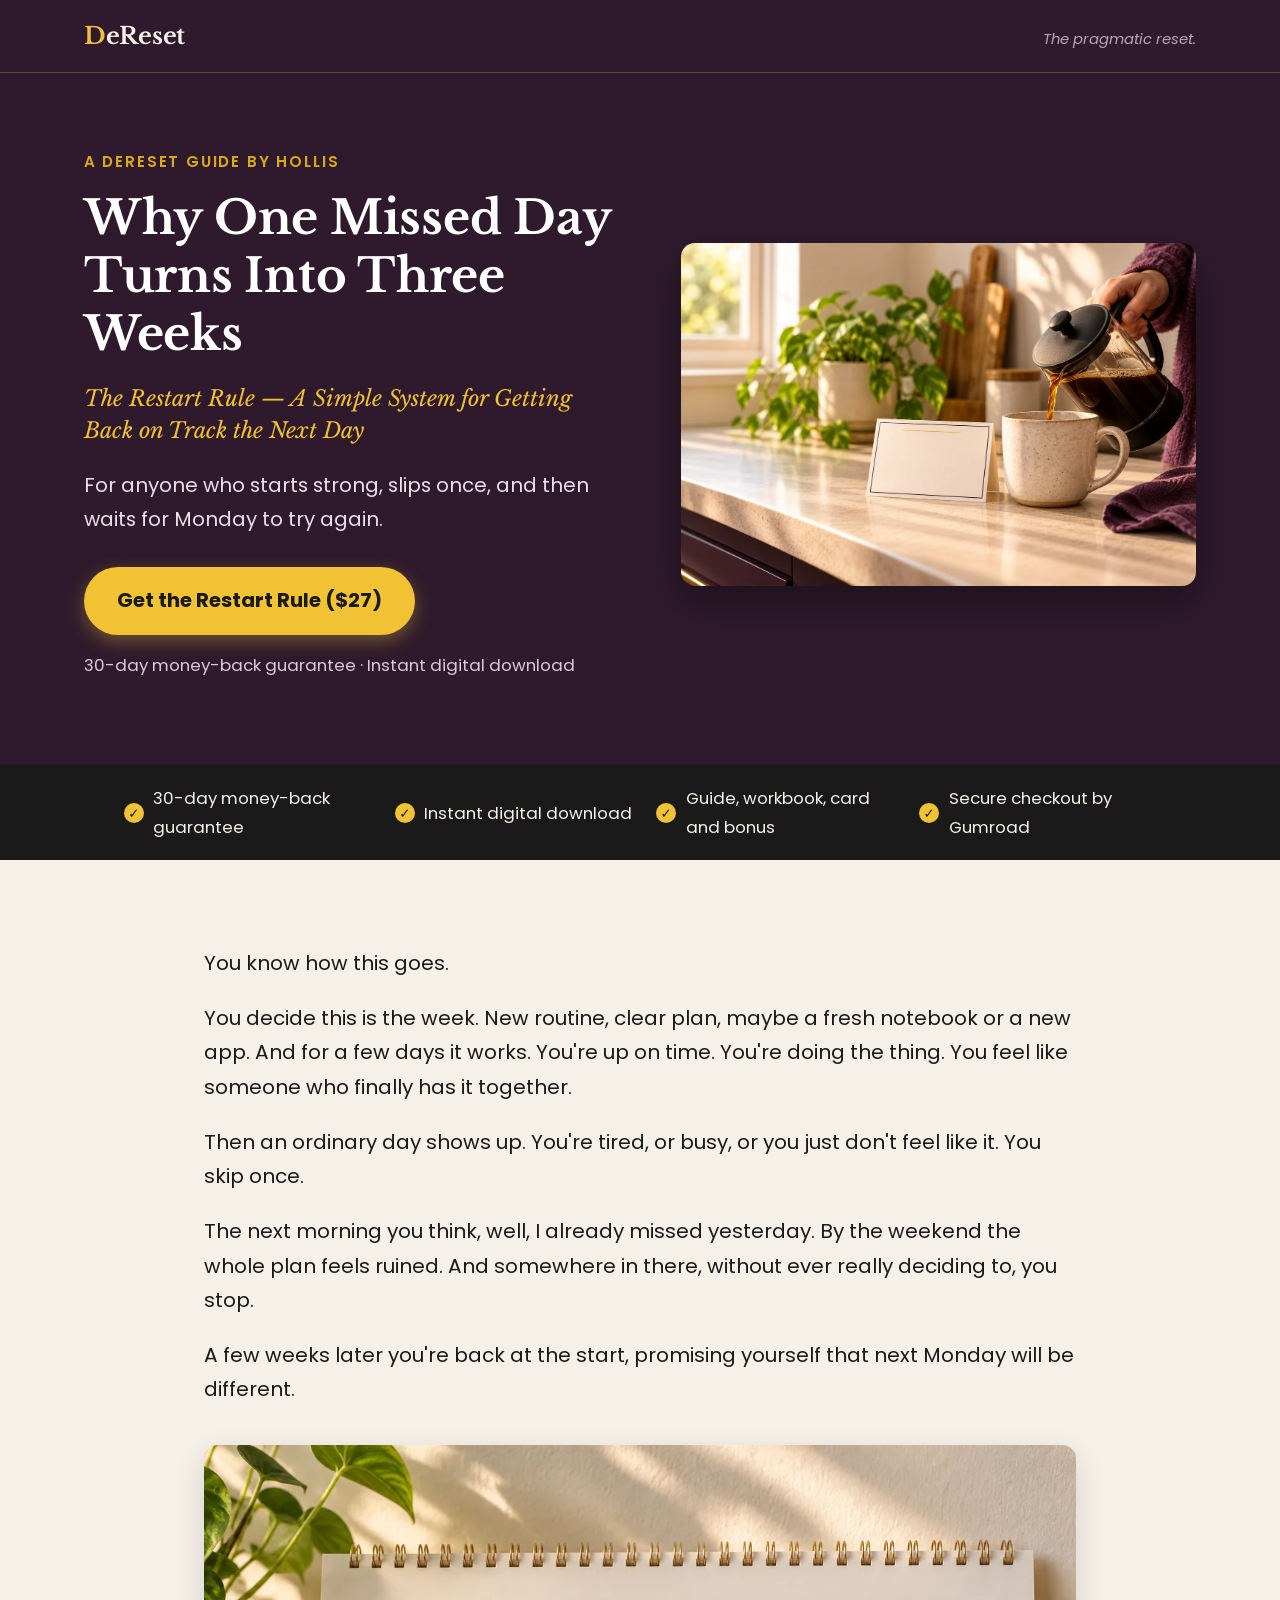
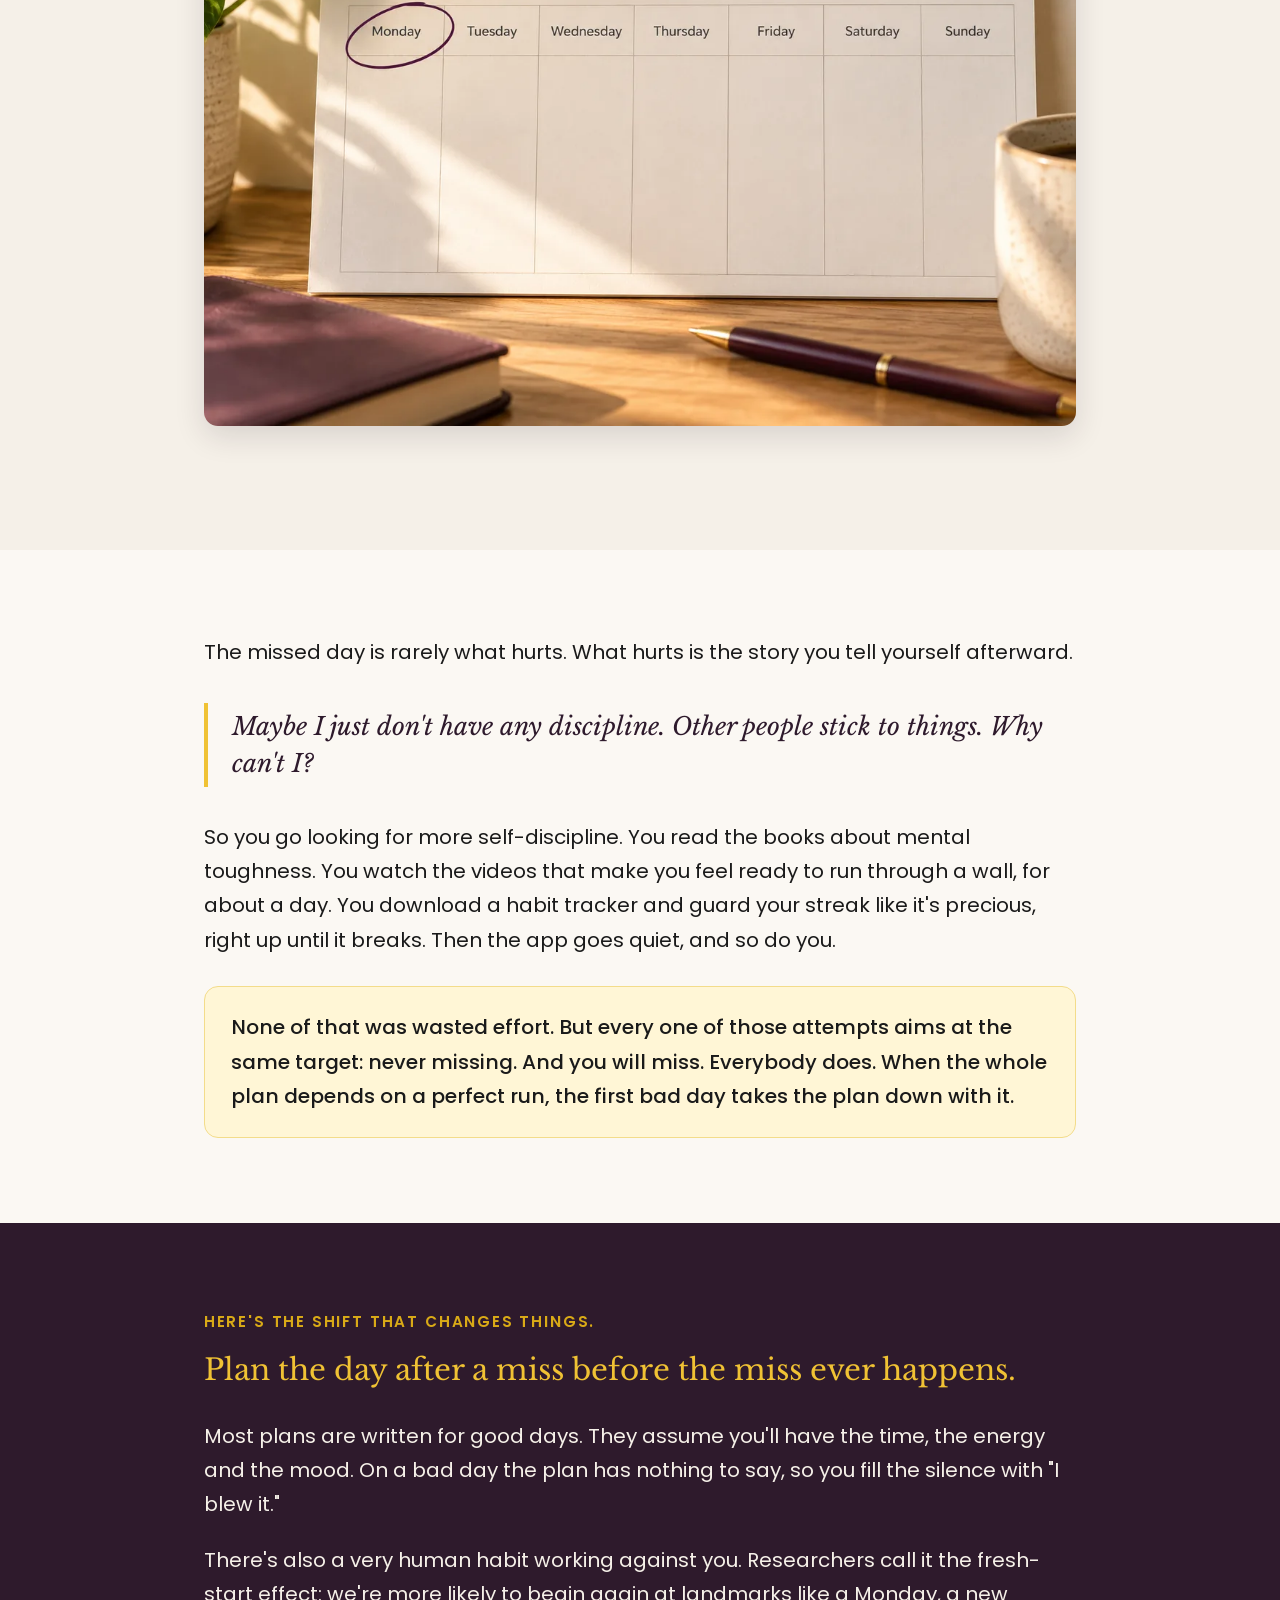
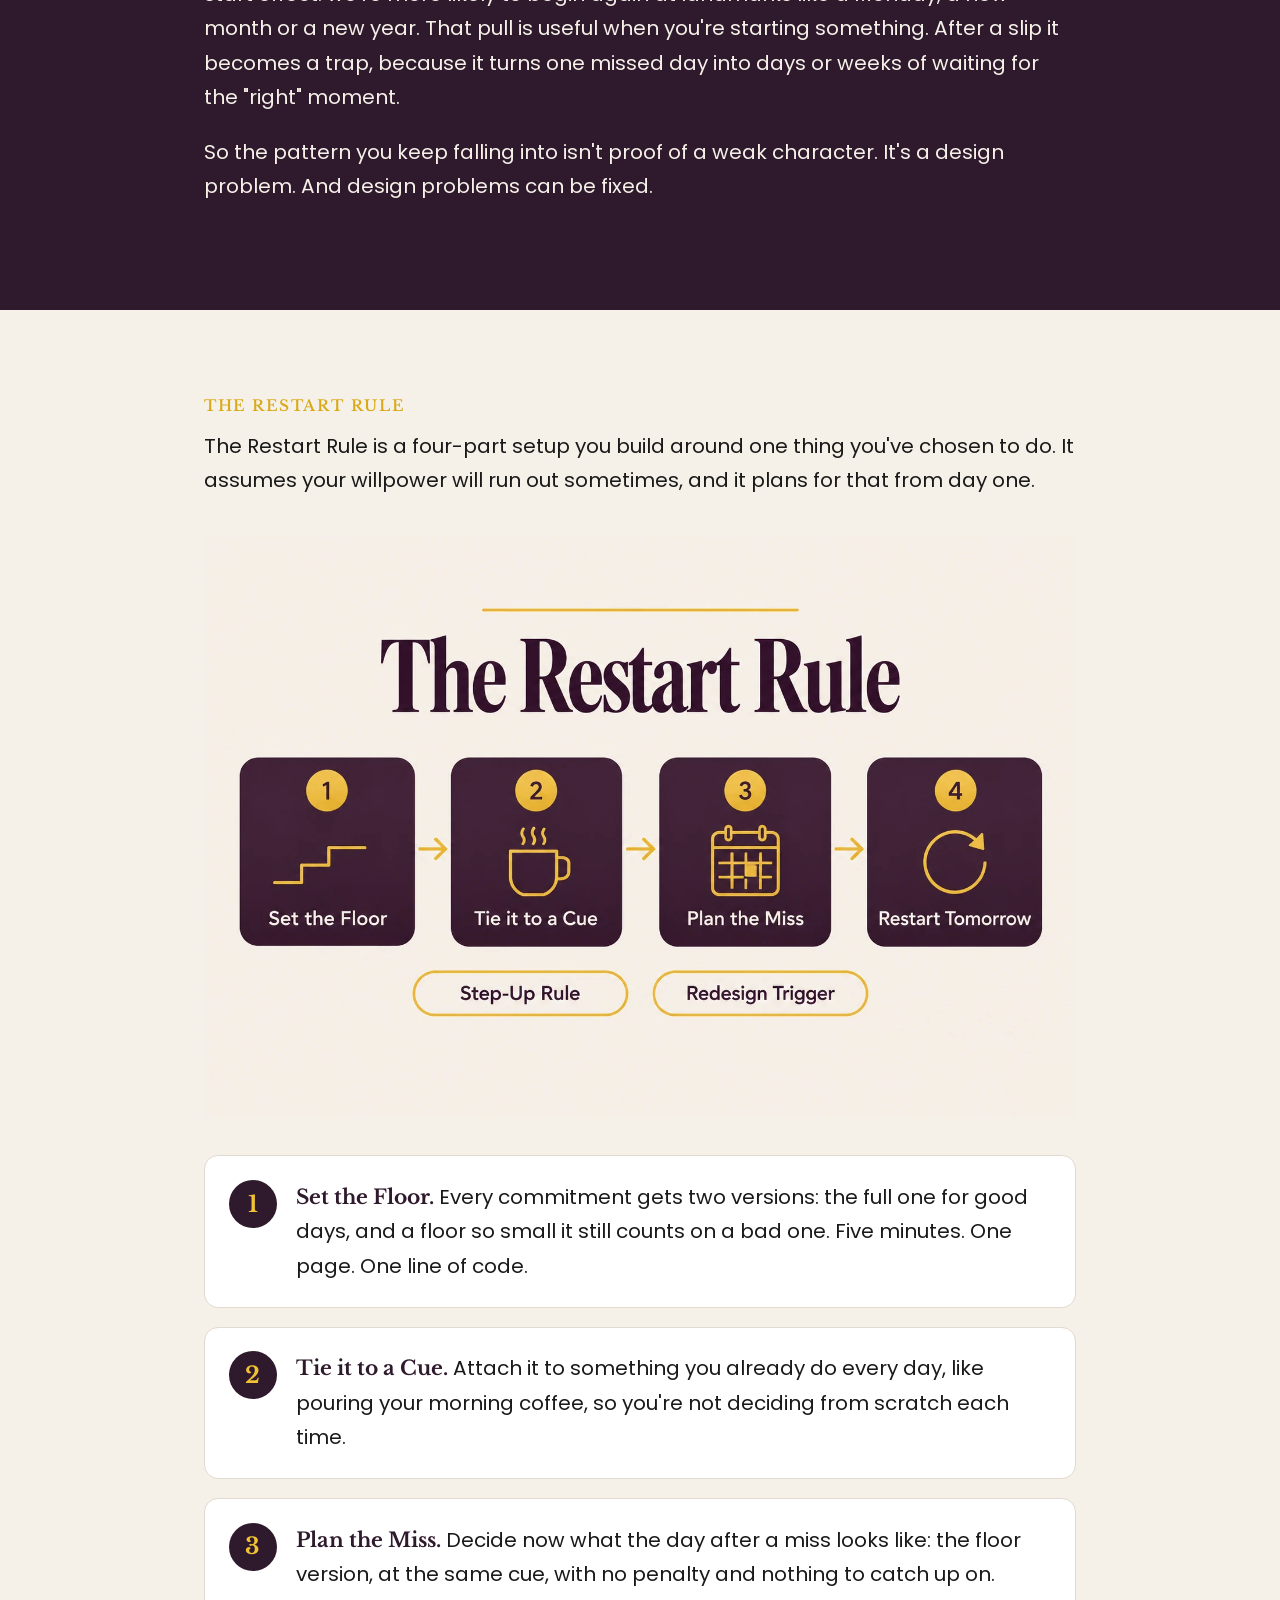
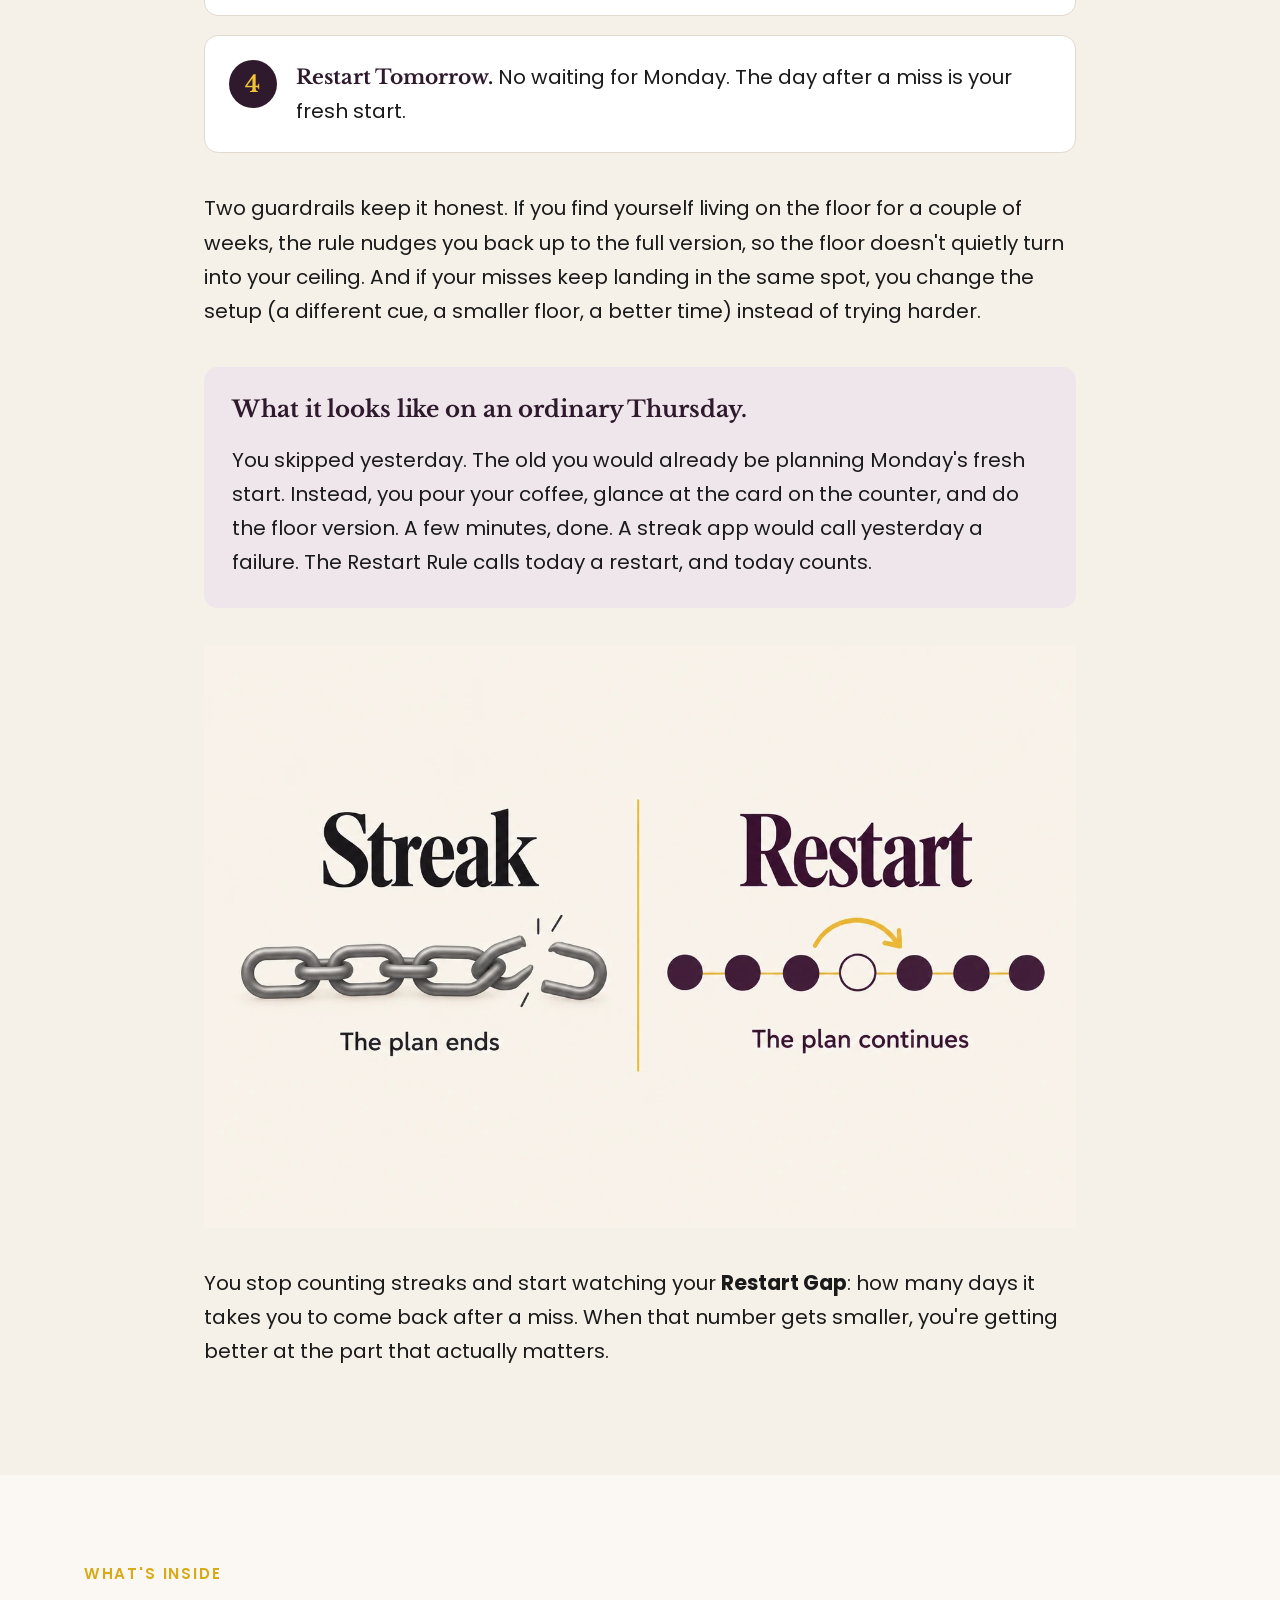
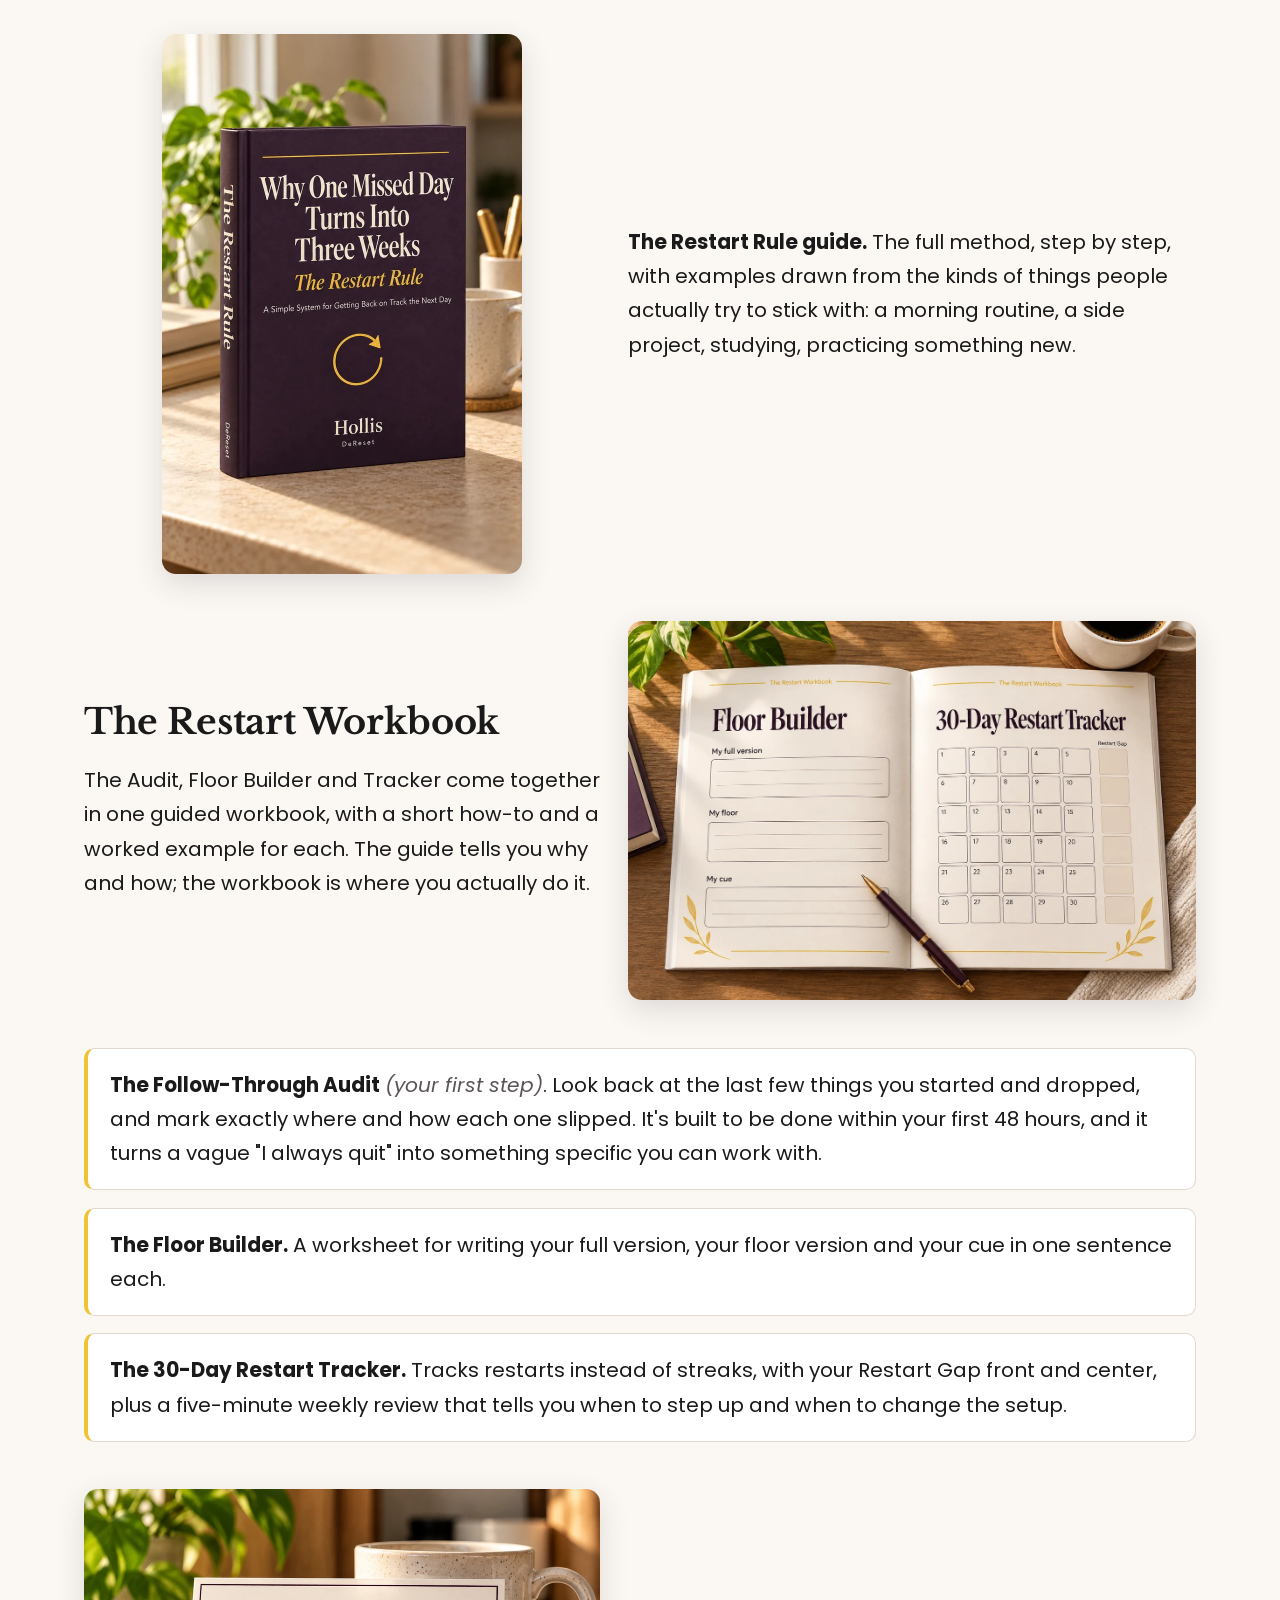
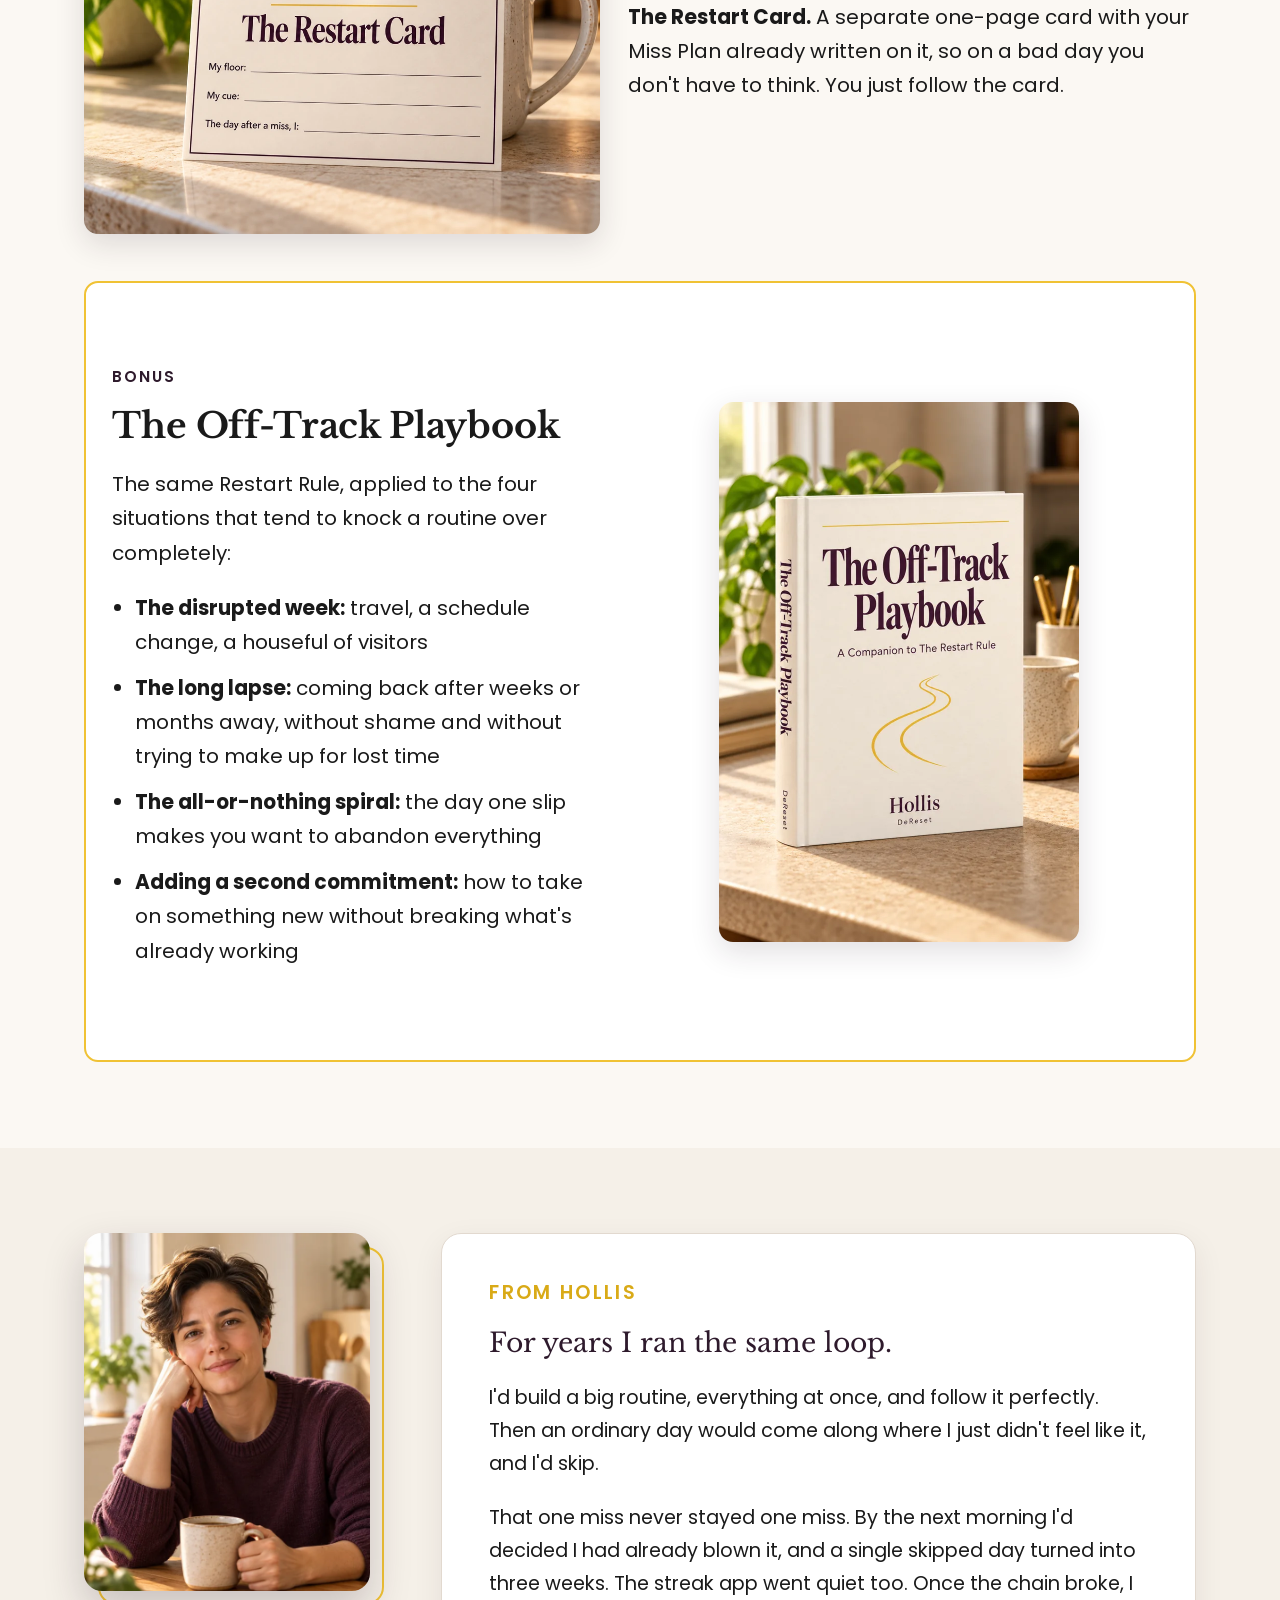
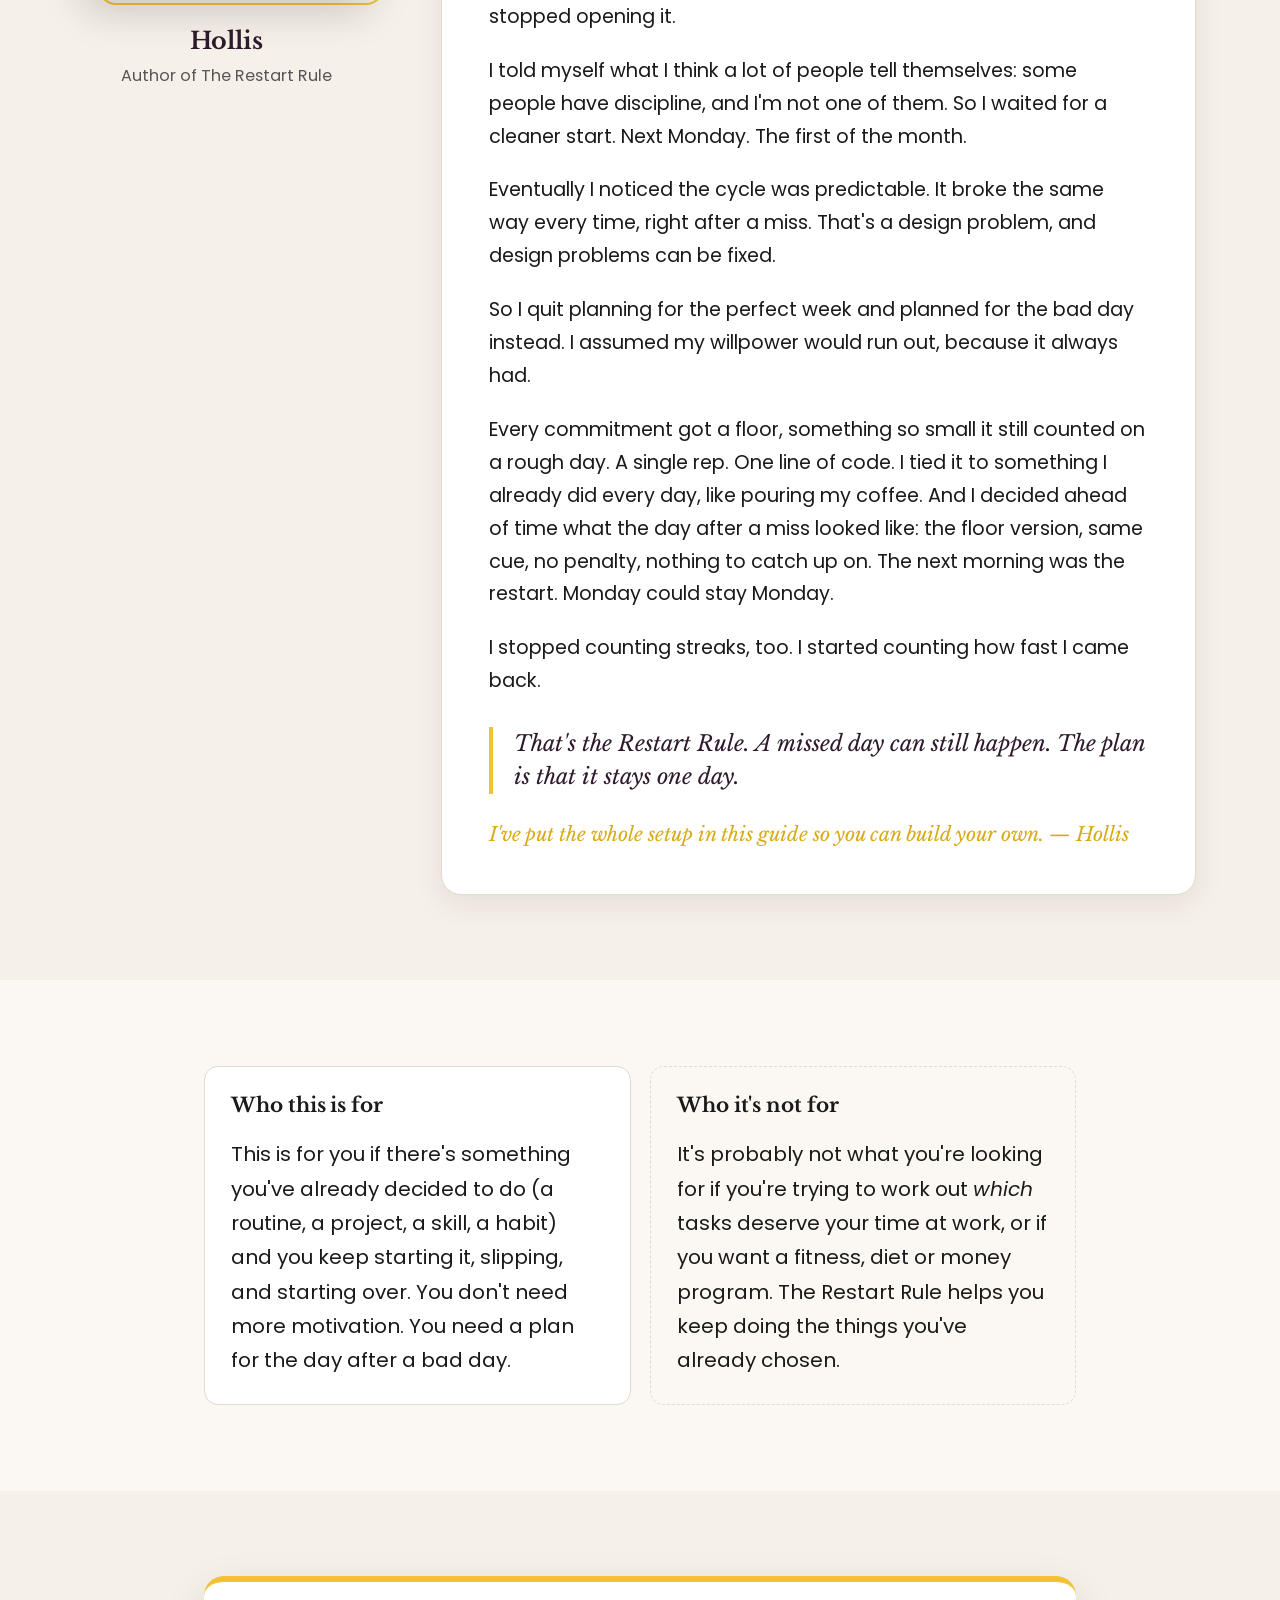
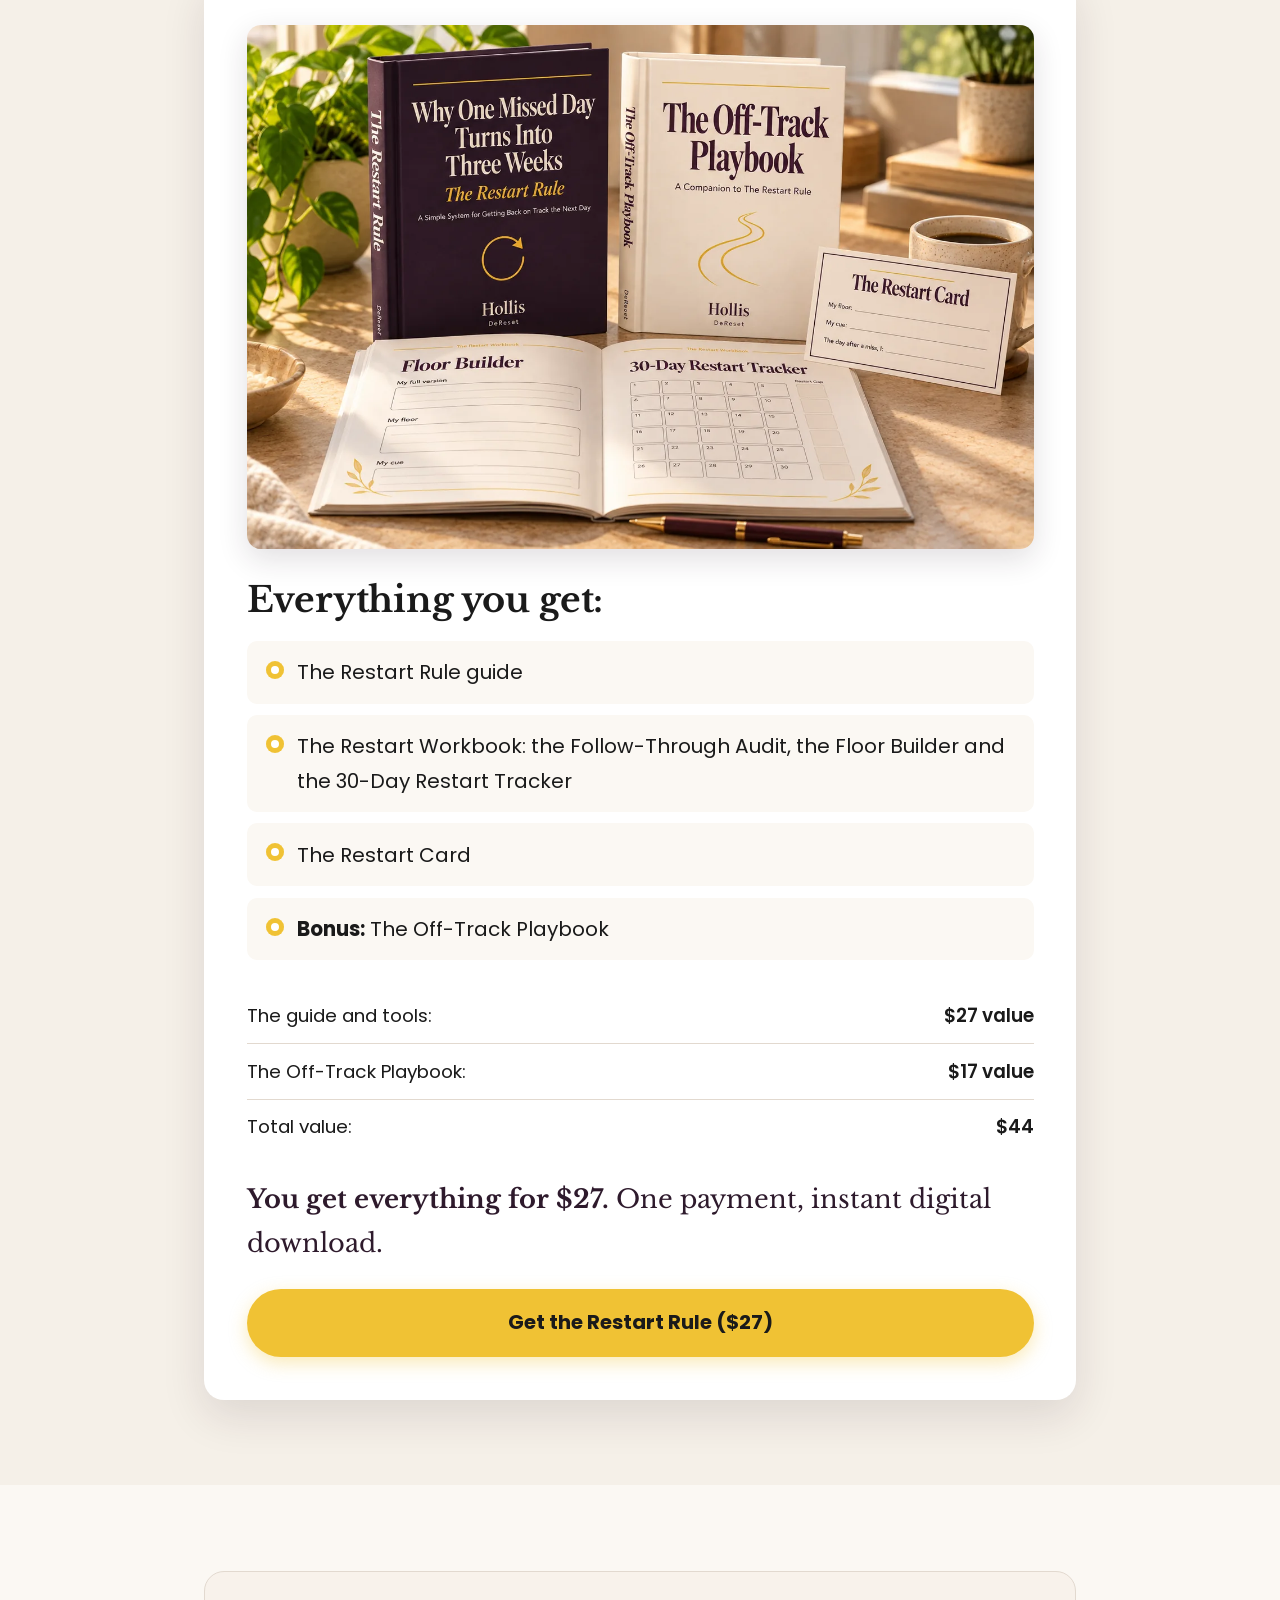
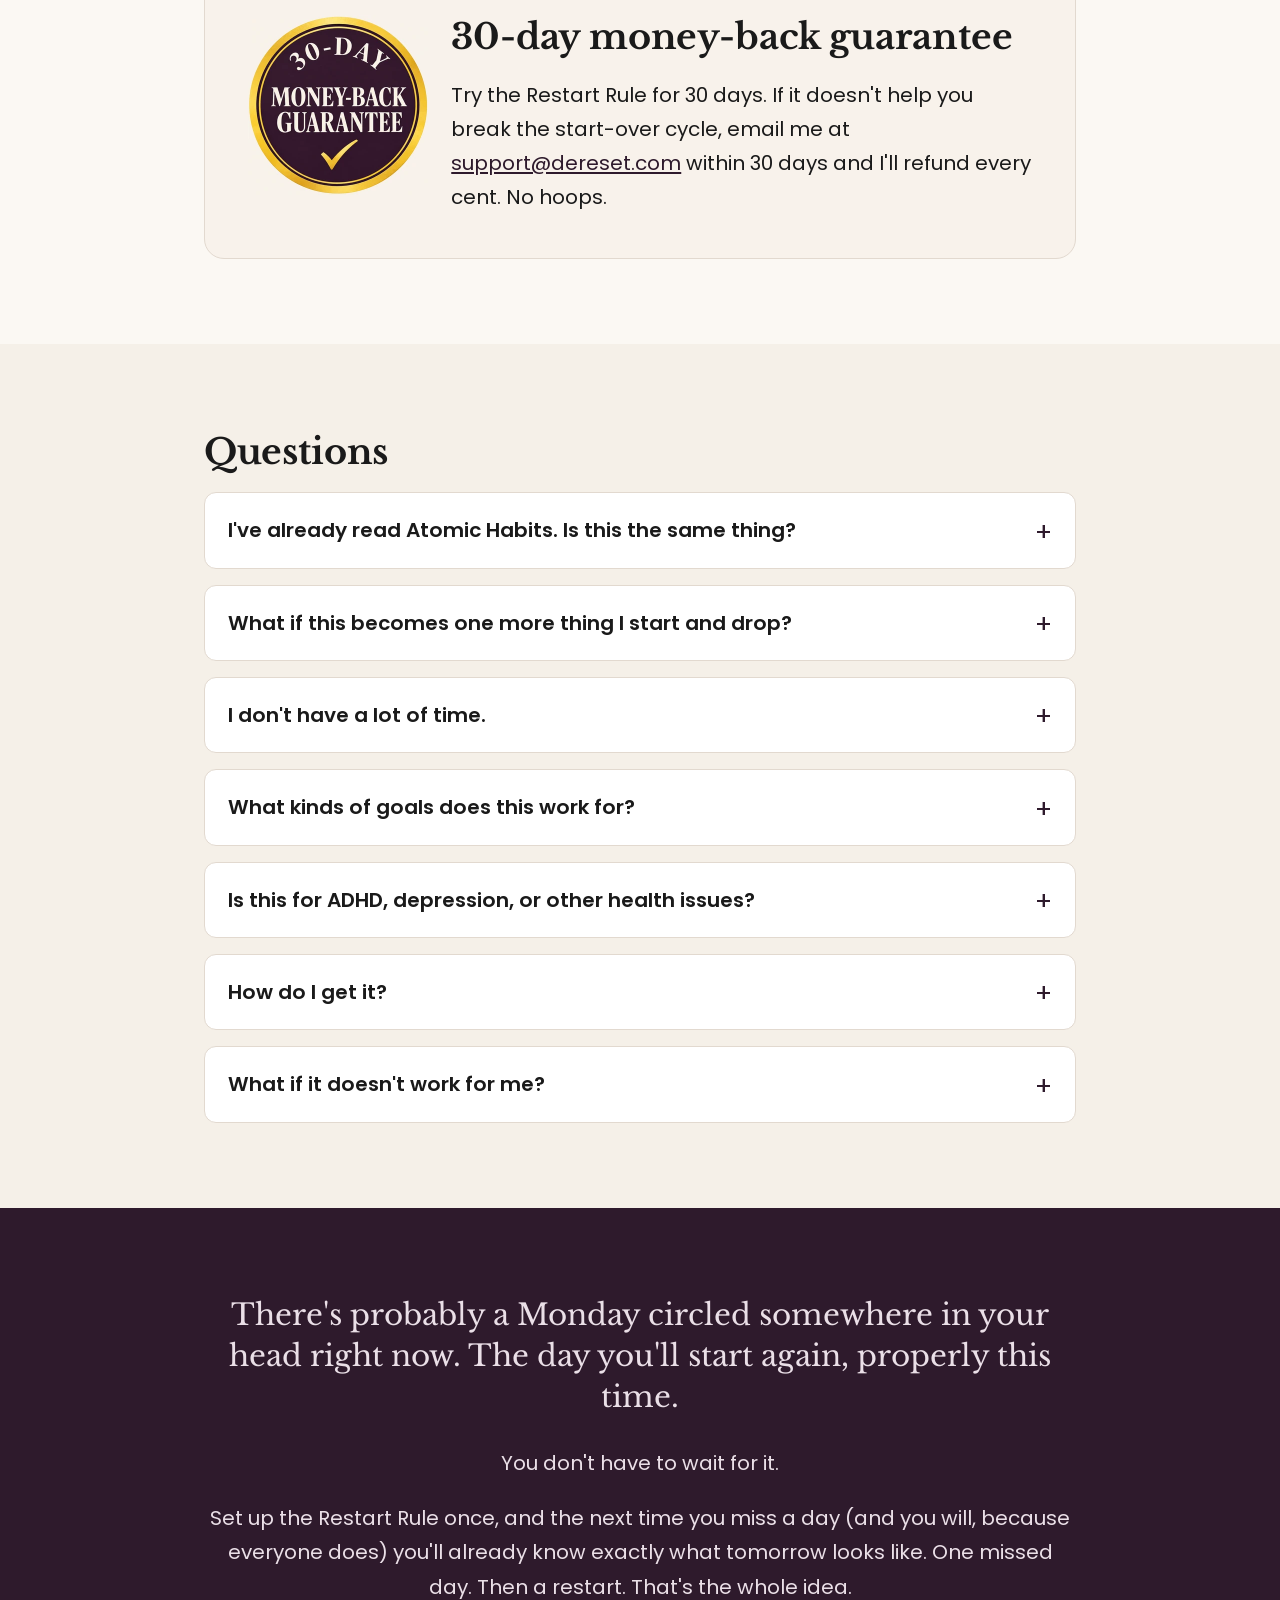
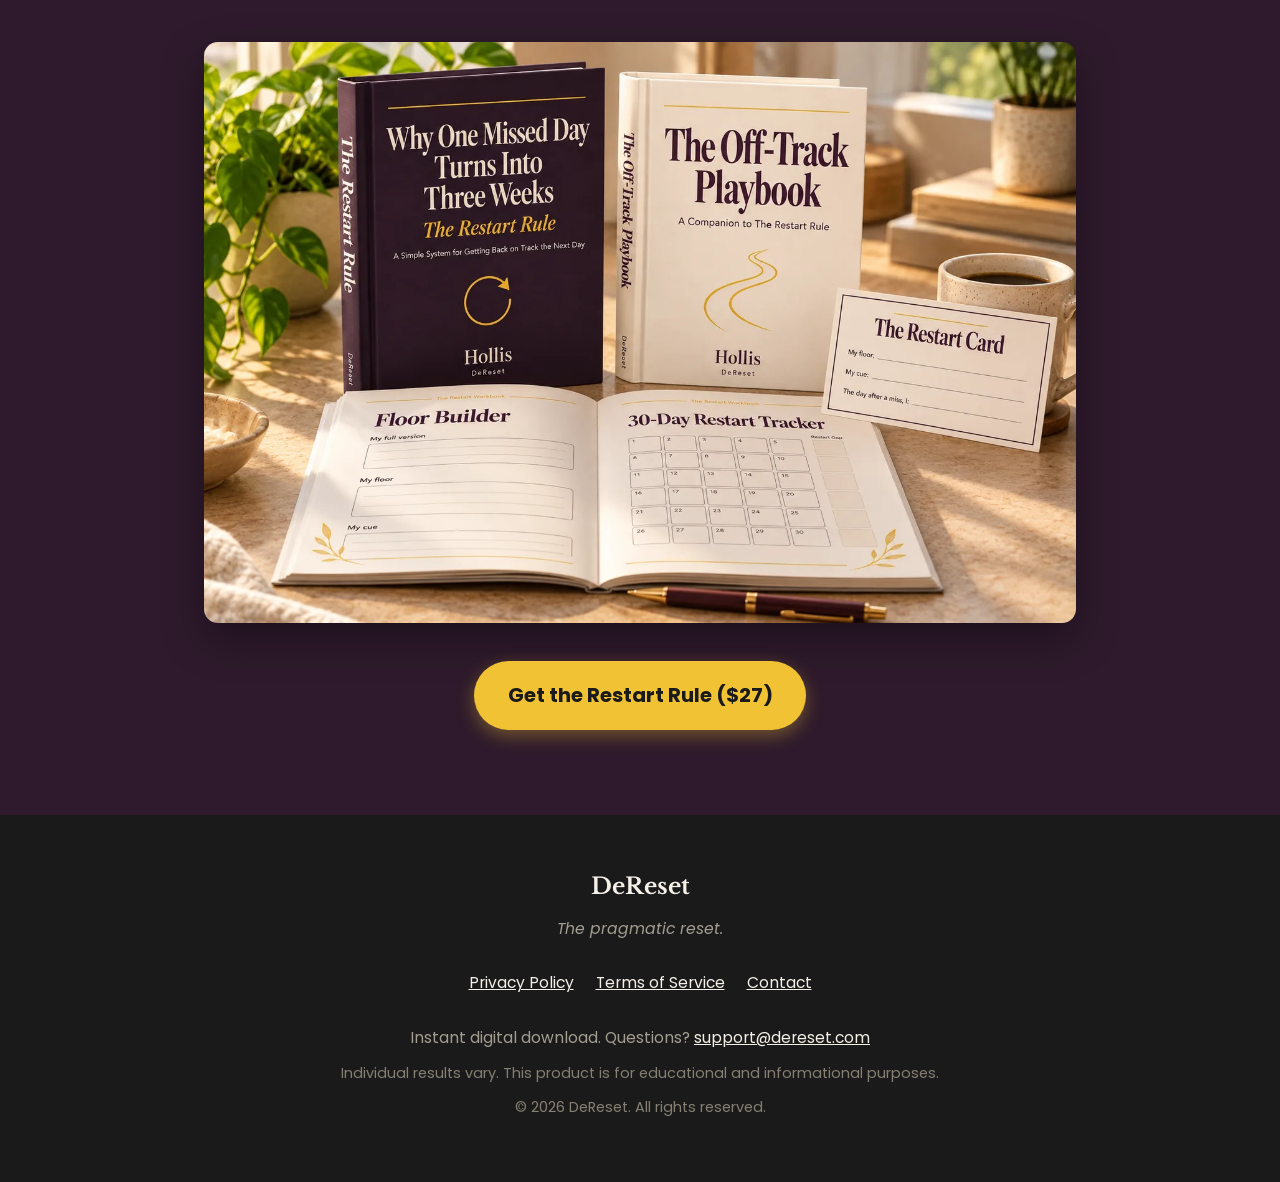
==== commit 60d7e949: "Add files via upload" ====
--- a/index.html
+++ b/index.html
@@ -49,10 +49,10 @@
 
 <div class="trust-strip">
   <ul>
-    <li>30-day money-back guarantee</li>
-    <li>Instant digital download</li>
-    <li>Guide, workbook, card and bonus</li>
-    <li>Secure checkout by Gumroad</li>
+    <li><span class="trust-icon" aria-hidden="true">✓</span>30-day money-back guarantee</li>
+    <li><span class="trust-icon" aria-hidden="true">✓</span>Instant digital download</li>
+    <li><span class="trust-icon" aria-hidden="true">✓</span>Guide, workbook, card and bonus</li>
+    <li><span class="trust-icon" aria-hidden="true">✓</span>Secure checkout by Gumroad</li>
   </ul>
 </div>
 
@@ -119,7 +119,7 @@
 
     <div class="item">
       <div class="item-media item-media-book">
-        <img src="assets/restart-rule-book.webp" width="900" height="1350" alt="The Restart Rule guide by Hollis, shown as a plum hardcover book on a kitchen counter" loading="lazy">
+        <img src="assets/restart-rule-book.webp" width="720" height="1080" alt="The Restart Rule guide by Hollis, shown as a plum hardcover book on a kitchen counter" loading="lazy">
       </div>
       <div>
         <p><strong>The Restart Rule guide.</strong> The full method, step by step, with examples drawn from the kinds of things people actually try to stick with: a morning routine, a side project, studying, practicing something new.</p>
@@ -154,7 +154,7 @@
     <div class="bonus-box">
       <div class="item item-reverse">
         <div class="item-media item-media-book">
-          <img src="assets/off-track-playbook-book.webp" width="900" height="1350" alt="The Off-Track Playbook, a companion to The Restart Rule, shown as a cream hardcover book" loading="lazy">
+          <img src="assets/off-track-playbook-book.webp" width="720" height="1080" alt="The Off-Track Playbook, a companion to The Restart Rule, shown as a cream hardcover book" loading="lazy">
         </div>
         <div>
           <p class="eyebrow">Bonus</p>
--- a/styles/sales.css
+++ b/styles/sales.css
@@ -97,7 +97,7 @@
   display: grid; grid-template-columns: repeat(2, minmax(0, 1fr)); gap: .6rem 1.25rem;
 }
 .trust-strip li { display: flex; align-items: center; gap: .5rem; }
-.trust-strip li::before { content: ""; width: 8px; height: 8px; border-radius: 50%; background: var(--gold); flex: none; }
+.trust-icon { display: inline-grid; place-items: center; width: 20px; height: 20px; flex-shrink: 0; border-radius: 50%; background: var(--gold); color: var(--charcoal); font-size: .7rem; font-weight: 700; }
 
 /* Pain / agitation */
 .pull-quote {
